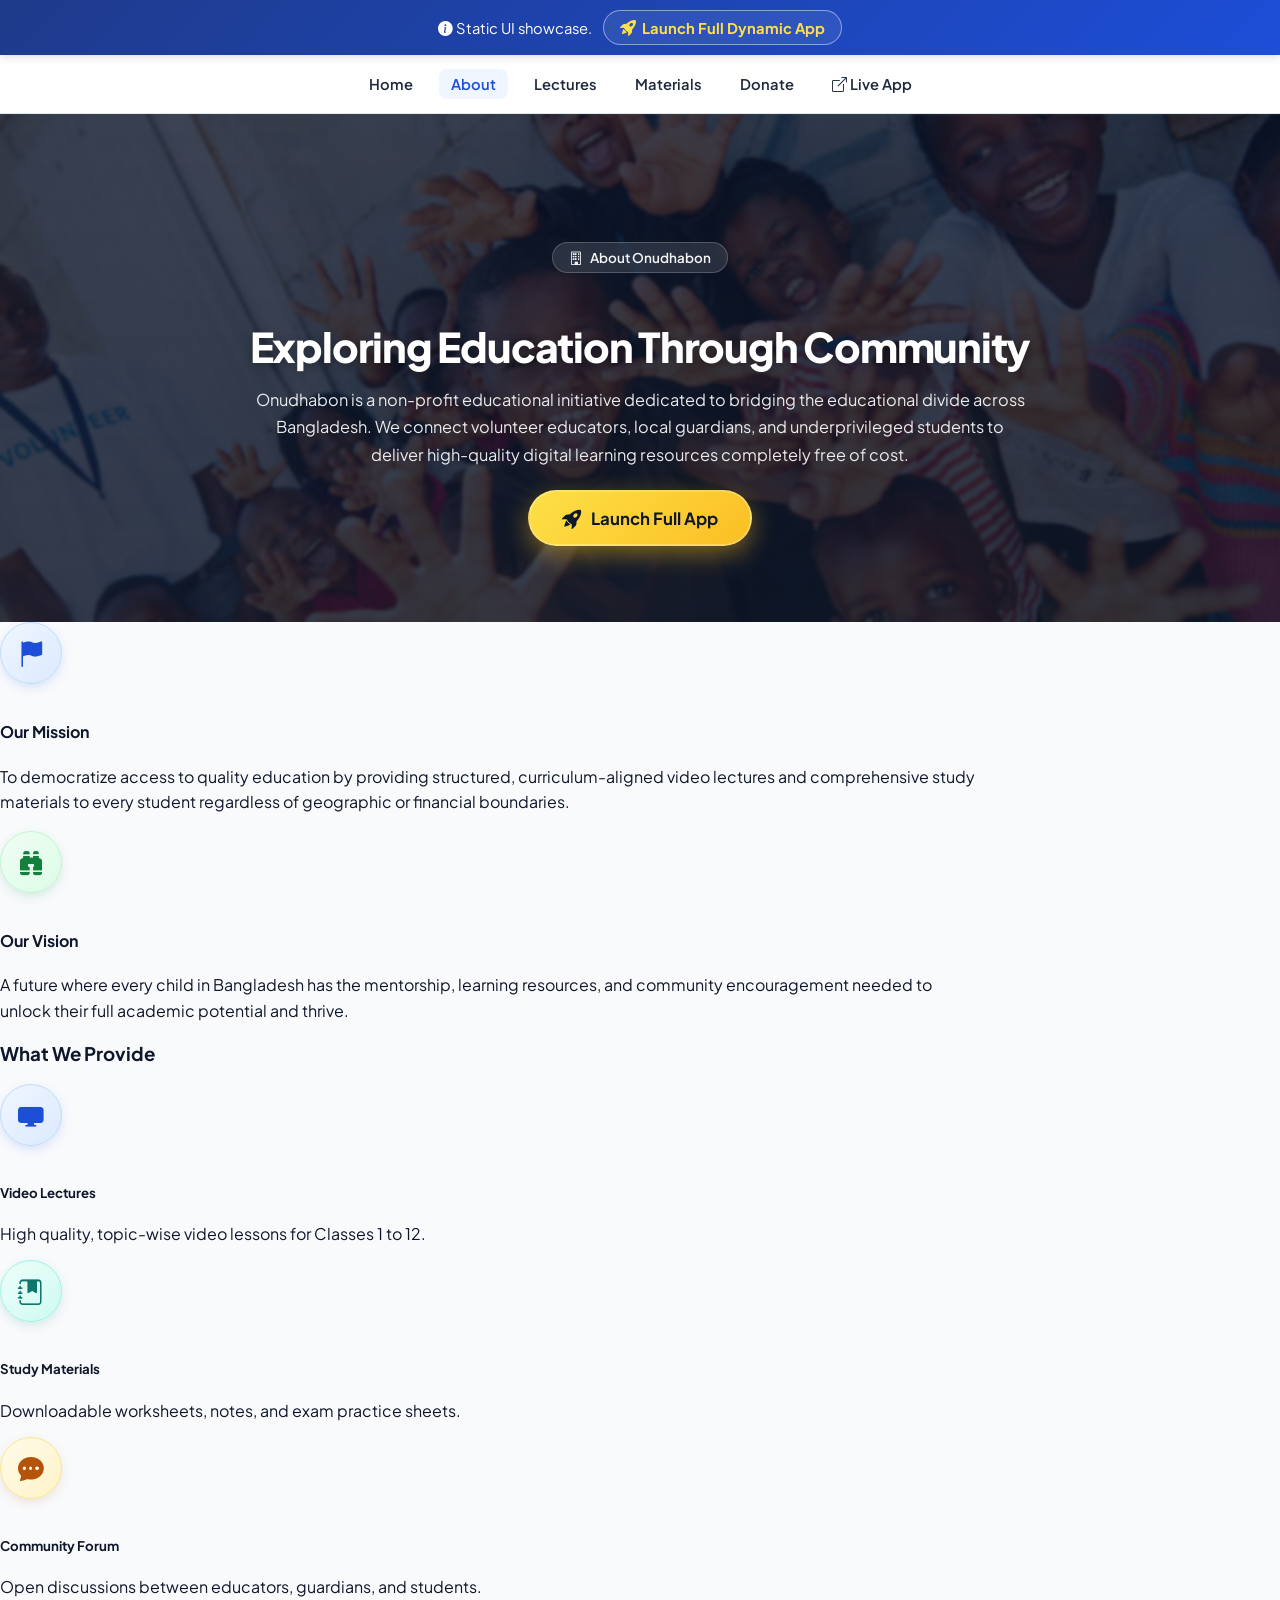
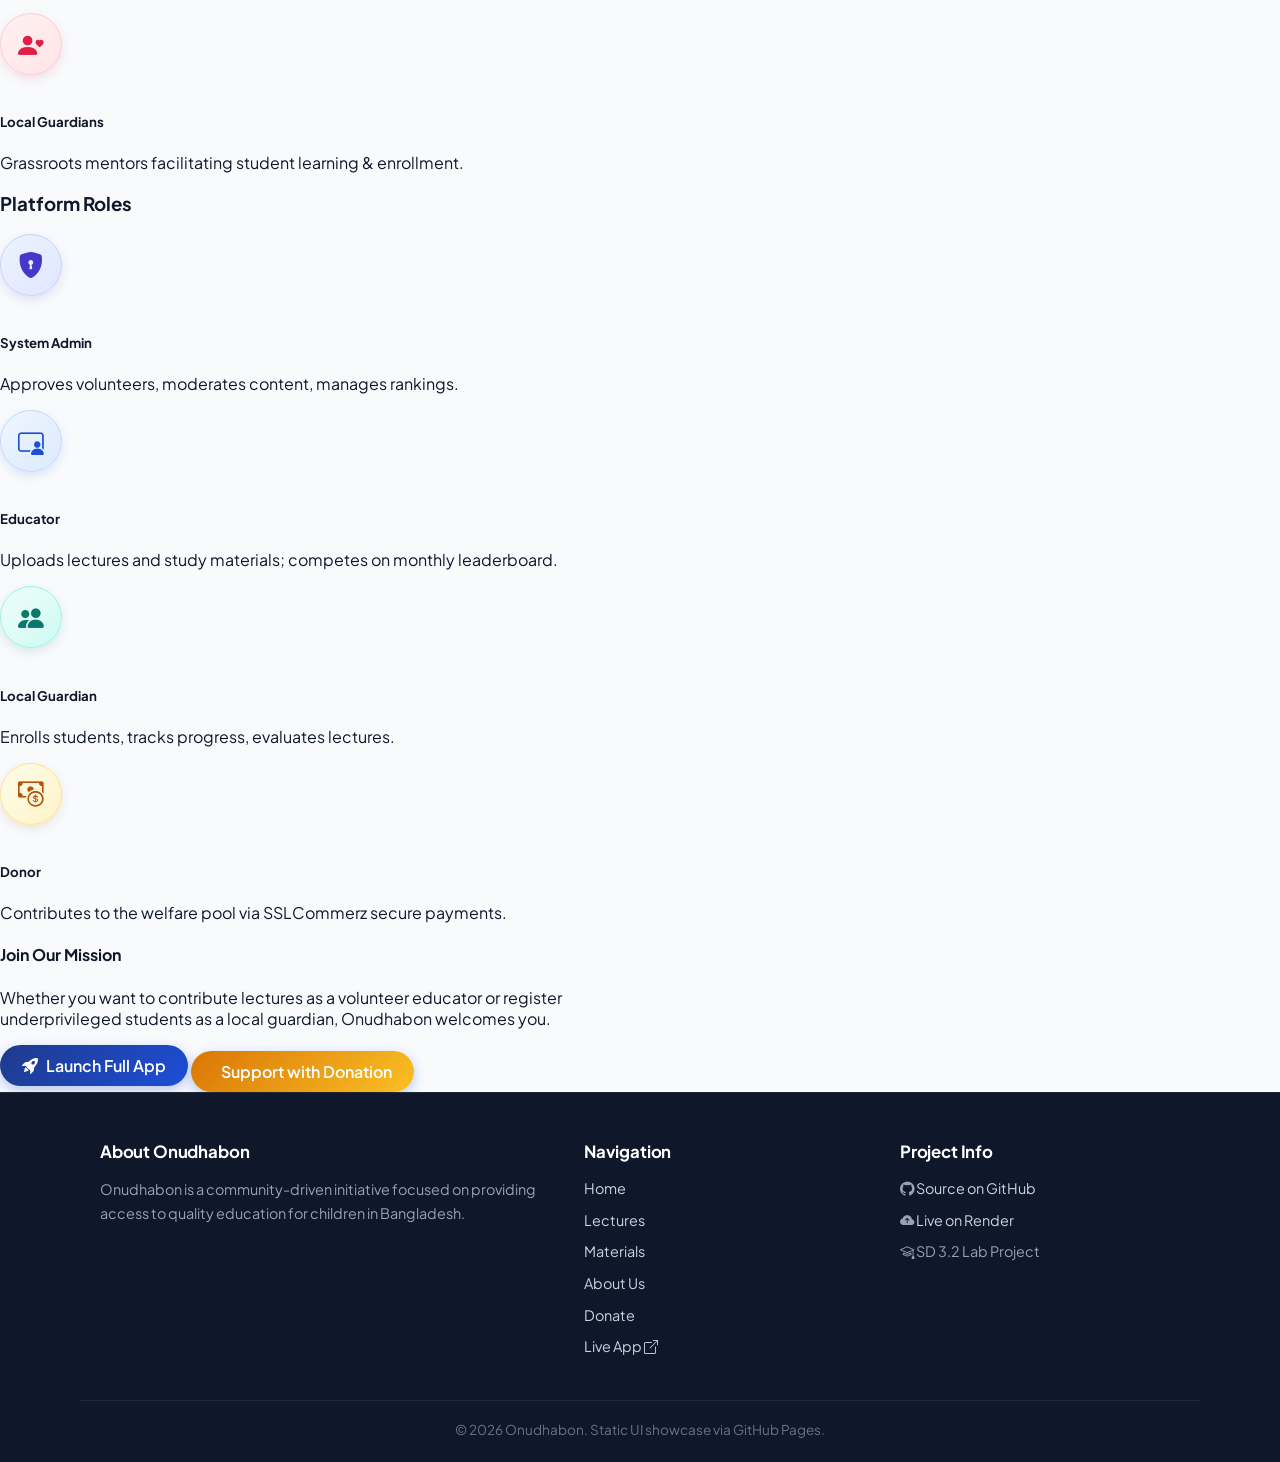
==== docs/about.html @ 287881da "Add GitHub Pages static UI showcase" ====
<!DOCTYPE html>
<html lang="en">
<head>
    <meta charset="utf-8" />
    <meta name="viewport" content="width=device-width, initial-scale=1.0" />
    <title>About - Onudhabon | SD 3.2 Project</title>
    <link rel="icon" type="image/png" href="images/tab_logo.png" />
    <link rel="preconnect" href="https://fonts.googleapis.com" />
    <link rel="preconnect" href="https://fonts.gstatic.com" crossorigin />
    <link href="https://fonts.googleapis.com/css2?family=Plus+Jakarta+Sans:wght@400;500;600;700;800&display=swap" rel="stylesheet" />
    <link rel="stylesheet" href="https://cdn.jsdelivr.net/npm/bootstrap-icons@1.11.3/font/bootstrap-icons.min.css" />
    <link rel="stylesheet" href="css/site.css" />
    <link rel="stylesheet" href="css/docs-override.css" />
</head>
<body class="d-flex flex-column min-vh-100 has-hero about-page">

    <div class="ghpages-notice">
        <i class="bi bi-info-circle-fill me-1"></i>
        Static UI showcase.
        <a class="ghpages-notice-link" href="https://onudhabon-sd-3-2.onrender.com/" target="_blank" rel="noopener noreferrer">
            <i class="bi bi-rocket-takeoff-fill"></i> Launch Full Dynamic App
        </a>
    </div>

    <nav class="static-page-nav" aria-label="Showcase navigation">
        <a href="index.html">Home</a>
        <a href="about.html" class="active">About</a>
        <a href="lectures.html">Lectures</a>
        <a href="materials.html">Materials</a>
        <a href="donate.html">Donate</a>
        <a href="https://onudhabon-sd-3-2.onrender.com/" target="_blank" rel="noopener noreferrer"><i class="bi bi-box-arrow-up-right"></i> Live App</a>
    </nav>

    <!-- Hero -->
    <section class="about-hero">
        <div class="about-hero-overlay"></div>
        <div class="about-hero-content">
            <div class="about-hero-badge">
                <i class="bi bi-building"></i>
                <span>About Onudhabon</span>
            </div>
            <h1>Exploring Education Through Community</h1>
            <p>Onudhabon is a non-profit educational initiative dedicated to bridging the educational divide across Bangladesh. We connect volunteer educators, local guardians, and underprivileged students to deliver high-quality digital learning resources completely free of cost.</p>
            <a class="hero-cta" href="https://onudhabon-sd-3-2.onrender.com/" target="_blank" rel="noopener noreferrer">
                <i class="bi bi-rocket-takeoff-fill"></i> Launch Full App
            </a>
        </div>
    </section>

    <!-- Mission & Vision -->
    <div class="container py-5" style="max-width: 980px;">
        <div class="row g-4 mb-4">
            <div class="col-md-6">
                <div class="card h-100 border-0 shadow-sm rounded-4 p-4 bg-white about-feature-card">
                    <div class="about-icon-badge badge-blue"><i class="bi bi-flag-fill"></i></div>
                    <h4 class="fw-bold text-dark mb-2">Our Mission</h4>
                    <p class="text-secondary mb-0" style="line-height: 1.6;">To democratize access to quality education by providing structured, curriculum-aligned video lectures and comprehensive study materials to every student regardless of geographic or financial boundaries.</p>
                </div>
            </div>
            <div class="col-md-6">
                <div class="card h-100 border-0 shadow-sm rounded-4 p-4 bg-white about-feature-card">
                    <div class="about-icon-badge badge-green"><i class="bi bi-binoculars-fill"></i></div>
                    <h4 class="fw-bold text-dark mb-2">Our Vision</h4>
                    <p class="text-secondary mb-0" style="line-height: 1.6;">A future where every child in Bangladesh has the mentorship, learning resources, and community encouragement needed to unlock their full academic potential and thrive.</p>
                </div>
            </div>
        </div>

        <!-- Core Pillars -->
        <div class="card border-0 shadow-sm rounded-4 p-4 p-md-5 bg-white mb-4">
            <h3 class="fw-bold text-dark mb-4 text-center">What We Provide</h3>
            <div class="row g-4">
                <div class="col-md-6 col-lg-3 text-center about-feature-card">
                    <div class="about-icon-badge badge-blue"><i class="bi bi-display-fill"></i></div>
                    <h5 class="fw-bold text-dark mb-2">Video Lectures</h5>
                    <p class="text-muted small mb-0">High quality, topic-wise video lessons for Classes 1 to 12.</p>
                </div>
                <div class="col-md-6 col-lg-3 text-center about-feature-card">
                    <div class="about-icon-badge badge-teal"><i class="bi bi-journal-bookmark-fill"></i></div>
                    <h5 class="fw-bold text-dark mb-2">Study Materials</h5>
                    <p class="text-muted small mb-0">Downloadable worksheets, notes, and exam practice sheets.</p>
                </div>
                <div class="col-md-6 col-lg-3 text-center about-feature-card">
                    <div class="about-icon-badge badge-amber"><i class="bi bi-chat-dots-fill"></i></div>
                    <h5 class="fw-bold text-dark mb-2">Community Forum</h5>
                    <p class="text-muted small mb-0">Open discussions between educators, guardians, and students.</p>
                </div>
                <div class="col-md-6 col-lg-3 text-center about-feature-card">
                    <div class="about-icon-badge badge-rose"><i class="bi bi-person-heart"></i></div>
                    <h5 class="fw-bold text-dark mb-2">Local Guardians</h5>
                    <p class="text-muted small mb-0">Grassroots mentors facilitating student learning &amp; enrollment.</p>
                </div>
            </div>
        </div>

        <!-- User Roles -->
        <div class="card border-0 shadow-sm rounded-4 p-4 p-md-5 bg-white mb-4">
            <h3 class="fw-bold text-dark mb-4 text-center">Platform Roles</h3>
            <div class="row g-4">
                <div class="col-md-6 text-center about-feature-card">
                    <div class="about-icon-badge badge-indigo"><i class="bi bi-shield-lock-fill"></i></div>
                    <h5 class="fw-bold text-dark mb-2">System Admin</h5>
                    <p class="text-muted small mb-0">Approves volunteers, moderates content, manages rankings.</p>
                </div>
                <div class="col-md-6 text-center about-feature-card">
                    <div class="about-icon-badge badge-blue"><i class="bi bi-person-video3"></i></div>
                    <h5 class="fw-bold text-dark mb-2">Educator</h5>
                    <p class="text-muted small mb-0">Uploads lectures and study materials; competes on monthly leaderboard.</p>
                </div>
                <div class="col-md-6 text-center about-feature-card">
                    <div class="about-icon-badge badge-teal"><i class="bi bi-people-fill"></i></div>
                    <h5 class="fw-bold text-dark mb-2">Local Guardian</h5>
                    <p class="text-muted small mb-0">Enrolls students, tracks progress, evaluates lectures.</p>
                </div>
                <div class="col-md-6 text-center about-feature-card">
                    <div class="about-icon-badge badge-amber"><i class="bi bi-cash-coin"></i></div>
                    <h5 class="fw-bold text-dark mb-2">Donor</h5>
                    <p class="text-muted small mb-0">Contributes to the welfare pool via SSLCommerz secure payments.</p>
                </div>
            </div>
        </div>

        <!-- Join our mission -->
        <div class="card border-0 shadow-sm rounded-4 p-4 p-md-5 text-center bg-white">
            <h4 class="fw-bold text-dark mb-2">Join Our Mission</h4>
            <p class="text-muted mb-4 mx-auto" style="max-width: 600px;">Whether you want to contribute lectures as a volunteer educator or register underprivileged students as a local guardian, Onudhabon welcomes you.</p>
            <div class="d-flex justify-content-center gap-3 flex-wrap">
                <a class="body-cta" href="https://onudhabon-sd-3-2.onrender.com/" target="_blank" rel="noopener noreferrer">
                    <i class="bi bi-rocket-takeoff-fill"></i> Launch Full App
                </a>
                <a class="body-cta" style="background: linear-gradient(135deg, #d97706 0%, #fbbf24 100%);" href="donate.html">
                    <i class="bi bi-shield-heart"></i> Support with Donation
                </a>
            </div>
        </div>
    </div>

    <!-- Footer -->
    <footer class="site-footer mt-auto">
        <div class="footer-inner">
            <div class="footer-column about-column">
                <h3>About Onudhabon</h3>
                <p>Onudhabon is a community-driven initiative focused on providing access to quality education for children in Bangladesh.</p>
            </div>
            <div class="footer-column navigation-column">
                <h3>Navigation</h3>
                <ul>
                    <li><a href="index.html">Home</a></li>
                    <li><a href="lectures.html">Lectures</a></li>
                    <li><a href="materials.html">Materials</a></li>
                    <li><a href="about.html">About Us</a></li>
                    <li><a href="donate.html">Donate</a></li>
                    <li><a href="https://onudhabon-sd-3-2.onrender.com/" target="_blank" rel="noopener noreferrer">Live App <i class="bi bi-box-arrow-up-right"></i></a></li>
                </ul>
            </div>
            <div class="footer-column connect-column">
                <h3>Project Info</h3>
                <ul>
                    <li><i class="bi bi-github me-1"></i> <a href="https://github.com/abonty360/Onudhabon_SD_3.2" target="_blank" rel="noopener noreferrer">Source on GitHub</a></li>
                    <li><i class="bi bi-cloud-arrow-up-fill me-1"></i> <a href="https://onudhabon-sd-3-2.onrender.com/" target="_blank" rel="noopener noreferrer">Live on Render</a></li>
                    <li><i class="bi bi-mortarboard me-1"></i> SD 3.2 Lab Project</li>
                </ul>
            </div>
        </div>
        <div class="footer-bottom">&copy; 2026 Onudhabon. Static UI showcase via GitHub Pages.</div>
    </footer>
</body>
</html>
---- docs/css/site.css ----
/* =========================================
   BASE & GLOBAL LAYOUT
========================================= */

html {
    position: relative;
    min-height: 100%;
    width: 100%;
    overflow-x: clip;
    -webkit-font-smoothing: antialiased;
    -moz-osx-font-smoothing: grayscale;
    -webkit-text-size-adjust: 100%;
}

body {
    min-height: 100vh;
    min-height: 100dvh;
    width: 100%;
    overflow-x: clip;
    display: flex;
    flex-direction: column;
    margin: 0;
    font-family: "Plus Jakarta Sans", -apple-system, BlinkMacSystemFont, "Segoe UI", Roboto, sans-serif;
    color: #0f172a;
    background-color: #f8fafc;
    -webkit-tap-highlight-color: transparent;
}

main[role="main"],
main {
    flex: 1 0 auto;
    width: 100%;
}

.footer {
    width: 100%;
    margin-top: auto;
    line-height: normal;
    padding: 1.25rem 0;
    background-color: #ffffff;
}

/* =========================================
   SITE HEADER & NAVIGATION BAR
========================================= */

.site-header {
    position: fixed;
    top: 0;
    left: 0;
    right: 0;
    width: 100%;
    z-index: 1050;
    transition: background-color 0.25s cubic-bezier(0.16, 1, 0.3, 1),
                box-shadow 0.25s cubic-bezier(0.16, 1, 0.3, 1),
                border-color 0.25s ease,
                backdrop-filter 0.25s ease;
}

/* Non-Hero pages need top padding so content is not obscured */
body:not(.has-hero) main {
    padding-top: 74px;
}

/* Header in Transparent State (at top of hero pages) */
.site-header.header-transparent {
    background: linear-gradient(180deg, rgba(11, 19, 41, 0.85) 0%, rgba(11, 19, 41, 0.3) 75%, transparent 100%);
    border-bottom: 1px solid rgba(255, 255, 255, 0.08);
}

/* Header in Solid Dark State (initial state on non-hero pages) */
.site-header.header-solid {
    background: #0b1329;
    border-bottom: 1px solid rgba(255, 255, 255, 0.08);
    box-shadow: 0 4px 16px rgba(11, 19, 41, 0.2);
}

/* Default transparent/dark nav link colors */
.main-navbar .nav-link {
    color: rgba(255, 255, 255, 0.9) !important;
    font-weight: 500;
    transition: color 0.2s ease;
}

.main-navbar .nav-link:hover {
    color: #ffffff !important;
}

.main-navbar .nav-link.active {
    color: #ffffff !important;
    font-weight: 700;
}

/* Transparent State: Buttons & Links */
.nav-donate-link {
    color: #fde047 !important;
    font-weight: 700 !important;
}

.user-profile-link {
    background-color: rgba(255, 255, 255, 0.12);
    border: 1px solid rgba(255, 255, 255, 0.2);
    transition: background-color 0.2s ease;
}

.user-profile-link:hover {
    background-color: rgba(255, 255, 255, 0.2);
}

.user-name-text {
    color: #ffffff;
}

.nav-icon-link {
    color: #ffffff !important;
    transition: background-color 0.2s ease;
}

.nav-icon-link:hover {
    background-color: rgba(255, 255, 255, 0.15);
}

.btn-nav-action {
    color: #ffffff !important;
    border: 1px solid rgba(255, 255, 255, 0.4) !important;
    background-color: rgba(255, 255, 255, 0.1) !important;
    backdrop-filter: blur(4px);
    transition: all 0.2s ease;
}

.btn-nav-action:hover {
    background-color: #ffffff !important;
    color: #0f172a !important;
    border-color: #ffffff !important;
}

.btn-nav-login {
    color: #ffffff !important;
    border: 1px solid rgba(255, 255, 255, 0.4) !important;
    background-color: rgba(255, 255, 255, 0.08) !important;
    backdrop-filter: blur(4px);
    transition: all 0.2s ease;
}

.main-navbar .nav-link.btn-nav-login:hover,
.btn-nav-login:hover {
    background-color: rgba(255, 255, 255, 0.18) !important;
    border-color: rgba(255, 255, 255, 0.75) !important;
    color: #ffffff !important;
    transform: translateY(-1px);
    box-shadow: 0 4px 12px rgba(0, 0, 0, 0.15);
}

.btn-nav-register {
    background: linear-gradient(135deg, #1e3a8a 0%, #1d4ed8 100%) !important;
    color: #ffffff !important;
    border: 1px solid rgba(255, 255, 255, 0.25) !important;
    box-shadow: 0 2px 8px rgba(29, 78, 216, 0.25);
    transition: all 0.2s ease;
}

.btn-nav-register:hover {
    background: linear-gradient(135deg, #1e40af 0%, #2563eb 100%) !important;
    color: #ffffff !important;
    box-shadow: 0 4px 14px rgba(29, 78, 216, 0.4);
    transform: translateY(-1px);
}

.btn-logout {
    background-color: rgba(255, 255, 255, 0.15) !important;
    color: #ffffff !important;
    border: 1px solid rgba(255, 255, 255, 0.25) !important;
    transition: all 0.2s ease;
}

.btn-logout:hover {
    background-color: #ef4444 !important;
    border-color: #ef4444 !important;
    color: #ffffff !important;
}

/* =========================================
   HEADER SCROLLED STATE (BECOMES WHITE)
========================================= */

.site-header.header-scrolled {
    background: #ffffff !important;
    backdrop-filter: blur(16px);
    -webkit-backdrop-filter: blur(16px);
    box-shadow: 0 4px 20px -2px rgba(15, 23, 42, 0.08), 0 2px 6px -1px rgba(15, 23, 42, 0.04) !important;
    border-bottom: 1px solid rgba(226, 232, 240, 0.95) !important;
}

/* Scrolled Navbar Logo Switching */
.site-header .navbar-logo-default {
    display: inline-block !important;
}

.site-header .navbar-logo-scrolled {
    display: none !important;
}

.site-header.header-scrolled .navbar-logo-default {
    display: none !important;
}

.site-header.header-scrolled .navbar-logo-scrolled {
    display: inline-block !important;
}

/* Scrolled Nav Links */
.site-header.header-scrolled .main-navbar .nav-link:not(.btn-nav-register):not(.btn-nav-login) {
    color: #475569 !important;
    font-weight: 600;
}

.site-header.header-scrolled .main-navbar .nav-link:not(.btn-nav-register):not(.btn-nav-login):hover {
    color: #1d4ed8 !important;
}

.site-header.header-scrolled .main-navbar .nav-link:not(.btn-nav-register):not(.btn-nav-login).active {
    color: #1d4ed8 !important;
    font-weight: 700;
}

/* Scrolled Donate Link */
.site-header.header-scrolled .nav-donate-link,
.site-header.header-scrolled .main-navbar .nav-link[href*="Donation"] {
    color: #d97706 !important;
    font-weight: 700;
}

/* Scrolled Admin Link */
.site-header.header-scrolled .main-navbar .nav-link[href*="Admin"] {
    color: #dc2626 !important;
}

/* Scrolled User Profile & Notifications */
.site-header.header-scrolled .user-profile-link {
    background-color: #f1f5f9 !important;
    border: 1px solid #e2e8f0 !important;
}

.site-header.header-scrolled .user-profile-link:hover {
    background-color: #e2e8f0 !important;
}

.site-header.header-scrolled .user-name-text {
    color: #0f172a !important;
}

.site-header.header-scrolled .nav-icon-link {
    color: #334155 !important;
}

.site-header.header-scrolled .nav-icon-link:hover {
    background-color: #f1f5f9 !important;
}

/* Scrolled Action Buttons */
.site-header.header-scrolled .btn-nav-action {
    color: #1e293b !important;
    border-color: #cbd5e1 !important;
    background-color: transparent !important;
}

.site-header.header-scrolled .btn-nav-action:hover {
    background-color: #f1f5f9 !important;
    border-color: #94a3b8 !important;
    color: #0f172a !important;
}

.site-header.header-scrolled .main-navbar .btn-nav-login,
.site-header.header-scrolled .main-navbar .nav-link.btn-nav-login,
.site-header.header-scrolled .btn-nav-login {
    color: #1e293b !important;
    border: 1px solid #cbd5e1 !important;
    background-color: transparent !important;
}

.site-header.header-scrolled .main-navbar .btn-nav-login:hover,
.site-header.header-scrolled .main-navbar .nav-link.btn-nav-login:hover,
.site-header.header-scrolled .btn-nav-login:hover {
    background-color: #f1f5f9 !important;
    border-color: #94a3b8 !important;
    color: #0f172a !important;
}

.site-header.header-scrolled .main-navbar .btn-nav-register,
.site-header.header-scrolled .main-navbar .nav-link.btn-nav-register,
.site-header.header-scrolled .btn-nav-register {
    background: linear-gradient(135deg, #1e3a8a 0%, #1d4ed8 100%) !important;
    color: #ffffff !important;
    border: 1px solid rgba(255, 255, 255, 0.25) !important;
    box-shadow: 0 2px 8px rgba(29, 78, 216, 0.25);
}

.site-header.header-scrolled .main-navbar .btn-nav-register:hover,
.site-header.header-scrolled .main-navbar .nav-link.btn-nav-register:hover,
.site-header.header-scrolled .btn-nav-register:hover,
.site-header.header-scrolled .main-navbar .nav-link.btn-nav-register:focus,
.site-header.header-scrolled .main-navbar .nav-link.btn-nav-register.active {
    background: linear-gradient(135deg, #1e40af 0%, #2563eb 100%) !important;
    color: #ffffff !important;
    box-shadow: 0 4px 14px rgba(29, 78, 216, 0.4);
    transform: translateY(-1px);
}

.site-header.header-scrolled .btn-logout {
    background: linear-gradient(135deg, #1e3a8a 0%, #1d4ed8 100%) !important;
    color: #ffffff !important;
    border: none !important;
}

.site-header.header-scrolled .btn-logout:hover {
    background: #ef4444 !important;
    color: #ffffff !important;
}

.site-header .navbar-toggler {
    border: 1px solid rgba(255, 255, 255, 0.25) !important;
    border-radius: 10px;
    padding: 6px 10px;
    transition: background-color 0.2s ease, border-color 0.2s ease;
}

.site-header .navbar-toggler:focus {
    box-shadow: 0 0 0 3px rgba(255, 255, 255, 0.25) !important;
}

.site-header.header-scrolled .navbar-toggler {
    filter: none;
    border: 1px solid #cbd5e1 !important;
    background-color: #f8fafc;
}

.site-header.header-scrolled .navbar-toggler:focus {
    box-shadow: 0 0 0 3px rgba(37, 99, 235, 0.2) !important;
}

.site-header.header-scrolled .navbar-toggler-icon {
    background-image: url("data:image/svg+xml,%3csvg xmlns='http://www.w3.org/2000/svg' viewBox='0 0 30 30'%3e%3cpath stroke='%230f172a' stroke-linecap='round' stroke-miterlimit='10' stroke-width='2' d='M4 7h22M4 15h22M4 23h22'/%3e%3c/svg%3e") !important;
}

/* Override any potential Bootstrap text-white utility classes on scrolled navbar except for white-text buttons */
.site-header.header-scrolled .text-white:not(.btn-nav-register):not(.btn-logout) {
    color: #0f172a !important;
}

.site-header.header-scrolled .text-white-50 {
    color: #64748b !important;
}

/* =========================================
   HOME PAGE
========================================= */

.home-page {
    background: #f8fafc;
    color: #0f172a;
    font-family: "Plus Jakarta Sans", -apple-system, BlinkMacSystemFont, "Segoe UI", Roboto, sans-serif;
    min-height: auto;
    width: 100%;
    overflow: visible;
}


/* =========================================
   HERO
========================================= */

.home-hero {
    position: relative;
    min-height: 360px;
    display: flex;
    align-items: center;
    justify-content: center;
    background-image: url('/images/home.jpeg');
    background-size: cover;
    background-position: center;
    overflow: hidden;
}

.hero-overlay {
    position: absolute;
    inset: 0;
    background: linear-gradient(180deg, rgba(11, 19, 41, 0.78) 0%, rgba(15, 23, 42, 0.84) 100%);
    backdrop-filter: blur(1px);
}

.hero-content {
    position: relative;
    z-index: 2;
    width: min(1000px, 92%);
    margin: 0 auto;
    text-align: center;
    color: #ffffff;
    padding: 44px 20px;
}

.hero-content h1 {
    margin: 0 0 16px;
    font-size: clamp(2rem, 3.2vw, 3.25rem);
    font-weight: 800;
    line-height: 1.15;
    letter-spacing: -0.03em;
    color: #ffffff;
    text-shadow: 0 2px 10px rgba(0, 0, 0, 0.3);
}

.hero-content p {
    max-width: 780px;
    margin: 0 auto 20px;
    font-size: 1rem;
    line-height: 1.65;
    color: rgba(255, 255, 255, 0.9);
}

.hero-content blockquote {
    max-width: 680px;
    margin: 0 auto;
    font-size: clamp(1.05rem, 1.6vw, 1.4rem);
    line-height: 1.5;
    font-style: italic;
    color: rgba(255, 255, 255, 0.95);
    border-left: 3px solid #38bdf8;
    padding-left: 16px;
    text-align: left;
    display: inline-block;
}


/* =========================================
   STATISTICS (HOME PAGE)
========================================= */

.home-stats {
    max-width: 1200px;
    margin: -52px auto 44px;
    padding: 0 24px;
    display: grid;
    grid-template-columns: repeat(4, minmax(0, 1fr));
    gap: 22px;
    position: relative;
    z-index: 10;
}

.home-stats .stat-card,
.home-stats .stat-item {
    background: #ffffff;
    border: 1px solid rgba(226, 232, 240, 0.85);
    border-radius: 20px;
    padding: 28px 20px 24px;
    display: flex;
    flex-direction: column;
    align-items: center;
    justify-content: center;
    text-align: center;
    position: relative;
    overflow: hidden;
    box-shadow: 0 10px 30px -5px rgba(15, 23, 42, 0.06), 0 4px 10px -2px rgba(15, 23, 42, 0.02);
    transition: transform 0.35s cubic-bezier(0.16, 1, 0.3, 1),
                box-shadow 0.35s cubic-bezier(0.16, 1, 0.3, 1),
                border-color 0.35s ease;
}

.home-stats .stat-card::before,
.home-stats .stat-item::before {
    content: '';
    position: absolute;
    top: 0;
    left: 0;
    right: 0;
    height: 4px;
    opacity: 0.9;
    transition: height 0.3s ease, opacity 0.3s ease;
}

/* Card Themes */
.home-stats .stat-blue::before {
    background: linear-gradient(90deg, #2563eb, #60a5fa);
}
.home-stats .stat-teal::before {
    background: linear-gradient(90deg, #0d9488, #2dd4bf);
}
.home-stats .stat-green::before {
    background: linear-gradient(90deg, #16a34a, #4ade80);
}
.home-stats .stat-amber::before {
    background: linear-gradient(90deg, #d97706, #fbbf24);
}

.home-stats .stat-card:hover,
.home-stats .stat-item:hover {
    transform: translateY(-8px);
    box-shadow: 0 20px 35px -8px rgba(15, 23, 42, 0.12), 0 8px 16px -4px rgba(15, 23, 42, 0.04);
}

.home-stats .stat-card:hover::before,
.home-stats .stat-item:hover::before {
    height: 5px;
    opacity: 1;
}

.home-stats .stat-blue:hover { border-color: #bfdbfe; }
.home-stats .stat-teal:hover { border-color: #99f6e4; }
.home-stats .stat-green:hover { border-color: #bbf7d0; }
.home-stats .stat-amber:hover { border-color: #fde68a; }

/* Icon Badges (Formal Circular Style) */
.home-stats .stat-icon-wrapper {
    margin-bottom: 16px;
    display: flex;
    align-items: center;
    justify-content: center;
}

.home-stats .stat-icon {
    width: 58px;
    height: 58px;
    border-radius: 50%;
    display: inline-flex;
    align-items: center;
    justify-content: center;
    font-size: 1.55rem;
    position: relative;
    transition: transform 0.25s cubic-bezier(0.16, 1, 0.3, 1), 
                box-shadow 0.25s ease;
}

.home-stats .stat-card:hover .stat-icon,
.home-stats .stat-item:hover .stat-icon {
    transform: translateY(-2px) scale(1.05);
}

.home-stats .stat-blue .stat-icon {
    background-color: #eff6ff;
    color: #1d4ed8;
}

.home-stats .stat-teal .stat-icon {
    background-color: #f0fdfa;
    color: #0f766e;
}

.home-stats .stat-green .stat-icon {
    background-color: #f0fdf4;
    color: #16a34a;
}

.home-stats .stat-amber .stat-icon {
    background-color: #fffbeb;
    color: #d97706;
}

/* Values & Typography */
.home-stats .stat-value-container {
    display: inline-flex;
    align-items: baseline;
    justify-content: center;
    margin-bottom: 5px;
}

.home-stats .stat-value {
    font-size: 2.15rem;
    font-weight: 800;
    color: #0f172a;
    line-height: 1.1;
    letter-spacing: -0.03em;
    font-feature-settings: "tnum";
    font-variant-numeric: tabular-nums;
}

.home-stats .stat-plus {
    font-size: 1.65rem;
    font-weight: 700;
    margin-left: 2px;
    line-height: 1;
}

.home-stats .stat-blue .stat-plus { color: #2563eb; }
.home-stats .stat-teal .stat-plus { color: #0d9488; }
.home-stats .stat-green .stat-plus { color: #16a34a; }
.home-stats .stat-amber .stat-plus { color: #d97706; }

.home-stats .stat-label {
    font-size: 0.85rem;
    font-weight: 700;
    color: #334155;
    text-transform: uppercase;
    letter-spacing: 0.05em;
    margin-bottom: 4px;
}

.home-stats .stat-tag {
    font-size: 0.775rem;
    color: #64748b;
    font-weight: 500;
    letter-spacing: 0.01em;
    display: block;
}

@media (max-width: 980px) {
    .home-stats {
        grid-template-columns: repeat(2, minmax(0, 1fr));
        margin-top: -30px;
        gap: 18px;
    }
}

@media (max-width: 540px) {
    .home-stats {
        grid-template-columns: 1fr;
        margin-top: 16px;
        gap: 16px;
        padding: 0 16px;
    }

    .home-stats .stat-card,
    .home-stats .stat-item {
        padding: 22px 18px 20px;
    }

    .home-stats .stat-icon {
        width: 50px;
        height: 50px;
        font-size: 1.35rem;
    }

    .home-stats .stat-value {
        font-size: 1.85rem;
    }
}

/* =========================================
   MODERN SAAS METRICS & STATS CARDS
========================================= */

.saas-metric-card {
    background: #ffffff;
    border: 1px solid rgba(226, 232, 240, 0.85);
    border-radius: 16px;
    padding: 1.2rem 1.35rem;
    box-shadow: 0 1px 3px 0 rgba(15, 23, 42, 0.04), 0 1px 2px -1px rgba(15, 23, 42, 0.02);
    transition: all 0.2s cubic-bezier(0.16, 1, 0.3, 1);
    position: relative;
    overflow: hidden;
    height: 100%;
    display: flex;
    flex-direction: column;
    justify-content: space-between;
}

.saas-metric-card:hover {
    transform: translateY(-3px);
    border-color: rgba(203, 213, 225, 0.9);
    box-shadow: 0 12px 24px -6px rgba(15, 23, 42, 0.08), 0 4px 6px -2px rgba(15, 23, 42, 0.03);
}

.saas-metric-card.highlight-primary {
    background: linear-gradient(145deg, #ffffff 0%, #f0f7ff 100%);
    border-color: #bfdbfe;
}

.saas-metric-card.highlight-warning {
    background: linear-gradient(145deg, #ffffff 0%, #fffbeb 100%);
    border-color: #fde68a;
}

.saas-metric-card.highlight-success {
    background: linear-gradient(145deg, #ffffff 0%, #f0fdf4 100%);
    border-color: #bbf7d0;
}

.saas-metric-card.highlight-rose {
    background: linear-gradient(145deg, #ffffff 0%, #fff1f2 100%);
    border-color: #fecdd3;
}

.metric-header {
    display: flex;
    align-items: center;
    justify-content: space-between;
    margin-bottom: 0.75rem;
}

.metric-title {
    font-size: 0.78rem;
    font-weight: 700;
    text-transform: uppercase;
    letter-spacing: 0.04em;
    color: #64748b;
    margin-bottom: 0;
}

.metric-icon-badge {
    width: 42px;
    height: 42px;
    border-radius: 12px;
    display: flex;
    align-items: center;
    justify-content: center;
    font-size: 1.25rem;
    flex-shrink: 0;
    transition: transform 0.2s ease;
}

.saas-metric-card:hover .metric-icon-badge {
    transform: scale(1.08);
}

.metric-value {
    font-size: 1.85rem;
    font-weight: 800;
    color: #0f172a;
    line-height: 1.15;
    margin-bottom: 0.35rem;
    font-feature-settings: "tnum";
}

.metric-subtext {
    font-size: 0.8rem;
    color: #64748b;
    display: flex;
    align-items: center;
    gap: 0.35rem;
}

/* =========================================
   LATEST UPDATES
========================================= */

.home-updates {
    max-width: 1080px;

    margin: 0 auto;

    padding: 24px 20px 55px;
}

.section-header {
    display: flex;

    align-items: center;
    justify-content: space-between;

    margin-bottom: 20px;
}

.section-header h2 {
    margin: 0;

    font-size: clamp(1.6rem, 2.2vw, 2rem);
    font-weight: 700;

    color: #1f2937;
}

.view-all-btn {
    display: inline-flex;

    align-items: center;
    justify-content: center;

    padding: 8px 15px;

    background: rgba(255, 255, 255, 0.72);

    border: 1px solid rgba(15, 23, 42, 0.18);
    border-radius: 6px;

    font-size: 0.85rem;

    color: #1f2937;
    text-decoration: none;
}

.view-all-btn:hover {
    background: #f2f2f2;
}


/* =========================================
   UPDATE CARDS
========================================= */

.updates-grid {
    display: grid;

    grid-template-columns: repeat(3, minmax(0, 1fr));

    gap: 16px;
}

.update-card {
    background: rgba(255, 255, 255, 0.9);

    border: 1px solid rgba(15, 23, 42, 0.08);
    border-radius: 8px;

    overflow: hidden;

    box-shadow: 0 2px 10px rgba(15, 23, 42, 0.04);
}

.update-card img {
    display: block;

    width: 100%;
    height: 180px;

    object-fit: cover;
}

.update-card-body {
    padding: 15px;
}

.update-card-body h3 {
    margin: 0 0 8px;

    font-size: 1rem;
    line-height: 1.35;
    font-weight: 700;

    color: #1f2937;
}

.update-card-body p {
    margin: 0;

    color: #5b6472;

    line-height: 1.55;

    font-size: 0.85rem;
}


/* =========================================
   UPDATE PANEL
========================================= */

.toggle-update,
.close-panel {
    background: transparent;
    border: none;

    color: #1d72d8;

    font-weight: 600;

    padding: 0;
    margin-top: 12px;

    cursor: pointer;

    font-size: 0.9rem;
}

.update-panel {
    display: none;

    margin-top: 18px;

    background: rgba(255, 255, 255, 0.75);

    border: 1px solid rgba(15, 23, 42, 0.08);
    border-radius: 8px;

    padding: 20px;

    box-shadow: 0 2px 10px rgba(15, 23, 42, 0.04);
}

.update-panel.active {
    display: block;
}

.update-panel-header {
    display: flex;

    flex-wrap: wrap;

    align-items: center;

    gap: 8px 10px;

    margin-bottom: 14px;
}

.update-panel-header h3 {
    margin: 0;

    font-size: clamp(1.4rem, 2vw, 1.9rem);
    font-weight: 700;

    color: #1f2937;

    line-height: 1.25;
}

.panel-date,
.panel-tag {
    display: inline-flex;

    align-items: center;
    justify-content: center;

    padding: 4px 9px;

    border-radius: 6px;

    font-size: 0.75rem;
    line-height: 1;

    font-weight: 600;
}

.panel-date {
    color: #4b5563;
    background: rgba(148, 163, 184, 0.12);
}

.panel-tag {
    color: #1d72d8;
    background: rgba(29, 114, 216, 0.08);
}

.update-panel p {
    margin: 0;

    color: #4b5563;

    font-size: 0.9rem;
    line-height: 1.6;
}

.close-panel {
    margin-top: 15px;

    background: rgba(148, 163, 184, 0.18);

    color: #374151;

    border-radius: 6px;

    padding: 7px 14px;
}


/* =========================================
   GLOBAL FOOTER
========================================= */

.site-footer,
.home-footer {
    position: relative;
    width: 100%;
    margin-top: auto;
    clear: both;
    background: #0f172a;
    border-top: 1px solid rgba(255, 255, 255, 0.08);
    padding: 48px 0 24px;
    color: #94a3b8;
}

.footer-inner {
    max-width: 1080px;
    margin: 0 auto;
    padding: 0 20px;
    display: grid;
    grid-template-columns: 1.6fr 1fr 1fr;
    gap: 36px;
    align-items: start;
}

.footer-column h3 {
    margin: 0 0 16px;
    font-size: 1.05rem;
    font-weight: 700;
    color: #ffffff;
    letter-spacing: -0.01em;
}

.about-column p {
    margin: 0;
    color: #94a3b8;
    line-height: 1.65;
    font-size: 0.9rem;
}

.footer-column ul {
    list-style: none;
    padding: 0;
    margin: 0;
}

.footer-column li {
    margin-bottom: 10px;
    color: #94a3b8;
    font-size: 0.9rem;
    line-height: 1.5;
}

.footer-column a {
    color: #cbd5e1;
    text-decoration: none;
    transition: color 0.2s ease;
}

.footer-column a:hover {
    color: #38bdf8;
    text-decoration: none;
}

.footer-bottom {
    max-width: 1080px;
    margin: 32px auto 0;
    padding: 20px 20px 0;
    border-top: 1px solid rgba(255, 255, 255, 0.08);
    text-align: center;
    color: #64748b;
    font-size: 0.85rem;
}


/* =========================================
   TABLET
========================================= */

@media (max-width: 980px) {

    .home-stats,
    .updates-grid {
        grid-template-columns: repeat(2, minmax(0, 1fr));
    }

    .footer-inner {
        grid-template-columns: repeat(2, minmax(0, 1fr));
    }
}


/* =========================================
   MOBILE
========================================= */

@media (max-width: 720px) {

    .home-hero {
        min-height: 300px;
    }

    .hero-content {
        width: min(100%, 90%);
        padding: 30px 15px;
    }

    .hero-content h1 {
        font-size: 2.1rem;
    }

    .hero-content p {
        font-size: 0.88rem;
    }

    .hero-content blockquote {
        font-size: 1.1rem;
    }

    .home-stats,
    .updates-grid,
    .footer-inner {
        grid-template-columns: 1fr;
    }

    .home-updates {
        padding-left: 16px;
        padding-right: 16px;
    }

    .section-header {
        flex-direction: column;

        align-items: flex-start;

        gap: 10px;
    }

    .update-card img {
        height: 200px;
    }
}


/* =========================================
   SMALL MOBILE
========================================= */

@media (max-width: 500px) {

    .home-hero {
        min-height: 280px;
    }

    .hero-content h1 {
        font-size: 1.8rem;
    }

    .hero-content p {
        font-size: 0.82rem;
    }

    .hero-content blockquote {
        font-size: 1rem;
    }

    .stat-item {
        min-height: 125px;
    }

    .stat-icon {
        width: 46px;
        height: 46px;
        font-size: 1.3rem;
    }
}

/* =========================================
   LECTURE PAGE
========================================= */

.lecture-page {
    background: #f8fafc;
    min-height: auto;
    height: auto;
    width: 100%;
    color: #0f172a;
    overflow: visible;
    font-family: "Plus Jakarta Sans", -apple-system, BlinkMacSystemFont, "Segoe UI", Roboto, sans-serif;
}

/* =========================
   HERO
   ========================= */

.lecture-hero {
    position: relative;
    min-height: 340px;
    display: flex;
    align-items: center;
    justify-content: center;
    overflow: hidden;
    background-image: url('/images/home.jpeg');
    background-size: cover;
    background-position: center;
}

.lecture-hero-overlay {
    position: absolute;
    inset: 0;
    background: linear-gradient(180deg, rgba(11, 19, 41, 0.78) 0%, rgba(15, 23, 42, 0.84) 100%);
}

.lecture-hero-content {
    position: relative;
    z-index: 2;
    width: min(1000px, 90%);
    text-align: center;
    color: #fff;
    padding: 30px 20px 40px;
}

.hero-label {
    display: inline-block;
    color: rgba(255, 255, 255, 0.82);
    font-size: 0.85rem;
    font-weight: 600;
    margin-bottom: 14px;
    padding: 5px 11px;
    border-radius: 999px;
    background: rgba(255, 255, 255, 0.08);
}

.lecture-hero-content h1 {
    margin: 0;
    font-size: clamp(2.2rem, 3.2vw, 3.5rem);
    font-weight: 800;
    line-height: 1.12;
    letter-spacing: -0.03em;
    color: #fff;
}

.lecture-hero-content p {
    max-width: 800px;
    margin: 16px auto 0;
    font-size: 0.95rem;
    line-height: 1.6;
    color: rgba(255, 255, 255, 0.92);
}


/* =========================
   MAIN CONTENT
   ========================= */

.lecture-inner {
    max-width: 1080px;
    margin: 0 auto;
    padding: 30px 20px 60px;
}

.lecture-title {
    margin: 0 0 16px;
    font-size: 1.8rem;
    font-weight: 800;
    color: #1f2937;
}

.lecture-actions {
    margin-bottom: 22px;
}

.upload-btn {
    display: inline-flex;
    align-items: center;
    justify-content: center;
    background: linear-gradient(180deg, #1d2f87 0%, #0d1f73 100%);
    color: #fff;
    border-radius: 8px;
    padding: 10px 20px;
    font-size: 0.9rem;
    font-weight: 700;
    text-decoration: none;
    box-shadow: 0 4px 12px rgba(15, 23, 42, 0.15);
}

.upload-btn:hover {
    color: #fff;
    text-decoration: none;
}


/* =========================
   FILTERS
   ========================= */

.lecture-filters {
    display: grid;
    grid-template-columns: 1.5fr 1fr 1fr 1fr 1fr;
    gap: 12px;
    background: transparent;
    margin-bottom: 22px;
}

.filter-field {
    display: flex;
    flex-direction: column;
    gap: 6px;
}

.filter-field label {
    font-size: 0.82rem;
    font-weight: 700;
    color: #1f2937;
    margin: 0;
}

.filter-field input,
.filter-field select {
    width: 100%;
    height: 40px;
    border: 1px solid rgba(15, 23, 42, 0.12);
    background: rgba(255, 255, 255, 0.64);
    border-radius: 7px;
    padding: 0 12px;
    font-size: 0.85rem;
    color: #1f2937;
    outline: none;
    box-sizing: border-box;
}

.filter-field input::placeholder {
    color: #6b7280;
}

.filter-field select {
    appearance: none;
    -webkit-appearance: none;
    -moz-appearance: none;
    background-image:
        linear-gradient(45deg, transparent 50%, #4b5563 50%),
        linear-gradient(135deg, #4b5563 50%, transparent 50%);
    background-position:
        calc(100% - 17px) calc(50% - 2px),
        calc(100% - 11px) calc(50% - 2px);
    background-size: 6px 6px, 6px 6px;
    background-repeat: no-repeat;
    padding-right: 32px;
}


/* =========================
   LECTURE GRID
   ========================= */

.lecture-grid {
    display: grid;
    grid-template-columns: repeat(3, minmax(0, 1fr));
    gap: 16px;
}


/* =========================
   LECTURE CARD
   ========================= */

.lecture-card {
    background: #ffffff;
    border: 1px solid rgba(15, 23, 42, 0.08);
    border-radius: 12px;
    overflow: hidden;
    box-shadow: 0 4px 12px rgba(15, 23, 42, 0.05);
    transition: transform 0.2s ease, box-shadow 0.2s ease;
}

.lecture-card:hover {
    transform: translateY(-4px);
    box-shadow: 0 12px 24px rgba(15, 23, 42, 0.12);
}

.lecture-card a {
    text-decoration: none;
    color: inherit;
}


/* =========================
   VIDEO
   ========================= */

.video-frame {
    position: relative;
    height: 190px;
    background: #09090b;
    overflow: hidden;
}

.video-frame img,
.video-frame video,
.video-frame .lecture-video-preview {
    display: block;
    width: 100%;
    height: 100%;
    object-fit: cover;
    pointer-events: none;
    transition: transform 0.3s ease;
}

.lecture-card:hover .video-frame img,
.lecture-card:hover .video-frame video,
.lecture-card:hover .video-frame .lecture-video-preview {
    transform: scale(1.04);
}

.video-overlay {
    position: absolute;
    inset: 0;
    padding: 10px 12px;
    background: linear-gradient(
        180deg,
        rgba(0, 0, 0, 0.1) 0%,
        rgba(0, 0, 0, 0) 50%,
        rgba(0, 0, 0, 0.75) 100%
    );
    display: flex;
    align-items: center;
    justify-content: center;
    color: #fff;
    transition: background 0.2s ease;
    pointer-events: none;
}

.lecture-card:hover .video-overlay {
    background: rgba(0, 0, 0, 0.25);
}

.play-icon {
    display: inline-flex;
    align-items: center;
    justify-content: center;
    width: 44px;
    height: 44px;
    border-radius: 50%;
    font-size: 1.1rem;
    background: rgba(255, 255, 255, 0.92);
    color: #0f172a;
    box-shadow: 0 4px 15px rgba(0, 0, 0, 0.35);
    transition: transform 0.2s ease, background-color 0.2s ease;
}

.lecture-card:hover .play-icon {
    transform: scale(1.12);
    background: #fbbf24;
    color: #0f172a;
}

.time-label {
    position: absolute;
    bottom: 10px;
    right: 12px;
    background: rgba(0, 0, 0, 0.75);
    color: #ffffff;
    font-size: 0.78rem;
    font-weight: 600;
    padding: 2px 8px;
    border-radius: 4px;
    letter-spacing: 0.5px;
    backdrop-filter: blur(4px);
}


/* =========================
   CARD CONTENT
   ========================= */

.lecture-card-body {
    padding: 14px;
}

.meta-row {
    display: flex;
    flex-wrap: wrap;
    gap: 6px;
    margin-bottom: 10px;
}

.grade-pill,
.subject-pill {
    display: inline-flex;
    align-items: center;
    justify-content: center;
    padding: 3px 8px;
    border-radius: 999px;
    font-size: 0.68rem;
    font-weight: 700;
    background: rgba(148, 163, 184, 0.09);
    color: #374151;
}

.lecture-card h3 {
    margin: 0 0 7px;
    font-size: 17px;
    line-height: 1.3;
    font-weight: 700;
    color: #1f2937;
}

.lecture-card p {
    margin: 0;
    color: #4b5563;
    font-size: 0.82rem;
    line-height: 1.55;
}

.author-row {
    margin-top: 13px;
    color: #374151;
    font-size: 0.78rem;
    font-weight: 600;
}


/* =========================
   EMPTY STATE
   ========================= */

.no-lectures {
    background: rgba(255, 255, 255, 0.7);
    border: 1px solid rgba(15, 23, 42, 0.08);
    border-radius: 8px;
    padding: 20px;
    text-align: center;
    color: #374151;
    font-size: 0.9rem;
}


/* =========================
   TABLET
   ========================= */

@media (max-width: 980px) {

    .lecture-inner {
        max-width: 900px;
    }

    .lecture-filters {
        grid-template-columns: repeat(2, minmax(0, 1fr));
    }

    .lecture-grid {
        grid-template-columns: repeat(2, minmax(0, 1fr));
    }
}


/* =========================
   MOBILE
   ========================= */

@media (max-width: 720px) {

    .lecture-hero {
        min-height: 300px;
    }

    .lecture-hero-content h1 {
        font-size: 2.1rem;
    }

    .lecture-hero-content p {
        font-size: 0.88rem;
    }

    .lecture-inner {
        padding-left: 16px;
        padding-right: 16px;
    }

    .lecture-title {
        font-size: 1.6rem;
    }

    .lecture-filters,
    .lecture-grid {
        grid-template-columns: 1fr;
    }

    .video-frame {
        height: 200px;
    }
}



.home-hero,
.lecture-hero {
    min-height: 320px;
    padding-top: 100px;
    padding-bottom: 45px;
    background-image: url('/images/home.jpeg');
    background-size: cover;
    background-position: center;
    overflow: hidden;
}

.hero-overlay,
.lecture-hero-overlay {
    z-index: 1;
}

.hero-content,
.lecture-hero-content {
    z-index: 2;
}

.hero-content h1,
.lecture-hero-content h1 {
    font-size: clamp(1.5rem, 2.2vw, 2.1rem);
}

.lecture-hero {
    position: relative;
    color: #fff;
    display: flex;
    align-items: center;
    justify-content: center;
}

.lecture-hero-overlay {
    position: absolute;
    inset: 0;
    background: rgba(7, 10, 18, 0.65);
}

.lecture-hero-content {
    position: relative;
    width: min(100%, 980px);
    padding: 30px 24px;
    text-align: center;
    color: #fff;
}

.lecture-hero-content .hero-label {
    margin-bottom: 12px;
    color: rgba(255, 255, 255, 0.78);
    font-size: 0.9rem;
}

.lecture-hero-content h1 {
    margin: 0 0 18px;
    font-weight: 800;
    color: #fff;
}

.lecture-hero-content p {
    max-width: 820px;
    margin: 0 auto;
    color: rgba(255, 255, 255, 0.9);
    font-size: 1rem;
    line-height: 1.7;
}
.btn-logout,
.btn-logout:hover,
.btn-logout:focus,
.btn-logout:active {
    color: white !important;
}

/* Materials page */
.material-page {
    min-height: 100vh;
    background: #f8fafc;
    color: #0f172a;
}

.material-hero {
    position: relative;
    min-height: 323px;
    display: flex;
    align-items: center;
    justify-content: center;
    padding: 82px 30px 42px;
    overflow: hidden;
    background: url('/images/materials.jpeg') center / cover no-repeat;
}

.material-hero-overlay {
    position: absolute;
    inset: 0;
    background: linear-gradient(180deg, rgba(11, 19, 41, 0.78) 0%, rgba(15, 23, 42, 0.84) 100%);
}

.material-hero-content {
    position: relative;
    z-index: 2;
    width: min(100%, 960px);
    text-align: center;
    color: #fff;
}

.material-breadcrumb {
    margin-bottom: 14px;
    color: rgba(255, 255, 255, 0.82);
    font-size: 0.92rem;
}

.material-hero-content h1 {
    margin: 0 0 14px;
    color: #fff;
    font-size: clamp(2rem, 3.2vw, 2.45rem);
    font-weight: 800;
    line-height: 1.15;
}

.material-hero-content p {
    max-width: 930px;
    margin: 0 auto;
    color: rgba(255, 255, 255, 0.9);
    font-size: 0.92rem;
    line-height: 1.55;
}

.material-content {
    width: min(100%, 930px);
    margin: 0 auto;
    padding: 70px 20px 60px;
}

.material-heading-row {
    display: flex;
    align-items: flex-start;
    justify-content: space-between;
    gap: 20px;
    margin-bottom: 28px;
}

.material-heading-row h2 {
    margin: 0;
    font-size: 1.8rem;
    font-weight: 800;
}

.material-upload-btn,
.material-download-btn {
    display: inline-flex;
    align-items: center;
    justify-content: center;
    min-height: 34px;
    padding: 8px 13px;
    border-radius: 5px;
    background: #151b91;
    color: #fff;
    font-size: 0.76rem;
    font-weight: 700;
    text-decoration: none;
}

.material-filters {
    display: grid;
    grid-template-columns: 1.5fr repeat(4, 1fr);
    gap: 16px;
    margin: 0 -20px 28px;
    padding: 45px 20px 20px;
    background: #fafafd;
}

.material-filter-field {
    display: flex;
    flex-direction: column;
    gap: 7px;
}

.material-filter-field label {
    font-size: 0.73rem;
    font-weight: 700;
}

.material-filter-field input,
.material-filter-field select {
    width: 100%;
    height: 34px;
    padding: 0 10px;
    border: 1px solid #e2e4e9;
    border-radius: 5px;
    background: #fff;
    color: #303641;
    font-size: 0.73rem;
}

.material-grid {
    display: grid;
    grid-template-columns: repeat(3, minmax(0, 1fr));
    gap: 18px;
}

.material-card {
    overflow: hidden;
    border: 1px solid #e4e6eb;
    border-radius: 7px;
    background: #fff;
    box-shadow: 0 2px 8px rgba(15, 23, 42, 0.05);
}

.material-card-body {
    display: flex;
    min-height: 230px;
    flex-direction: column;
    padding: 18px;
}

.material-card-top,
.material-stats,
.material-actions {
    display: flex;
    align-items: center;
    justify-content: space-between;
    gap: 10px;
}

.material-file-icon {
    display: flex;
    width: 42px;
    height: 42px;
    align-items: center;
    justify-content: center;
    border-radius: 6px;
    background: #e9edff;
    color: #2432a3;
}

.material-status,
.lecture-status,
.material-meta span {
    display: inline-flex;
    padding: 4px 8px;
    border-radius: 999px;
    font-size: 0.65rem;
    font-weight: 700;
}

.material-status.active,
.lecture-status.active {
    background: #e6f7ed;
    color: #198754;
}

.material-status.pending,
.lecture-status.pending {
    background: #fff3cd;
    color: #946c00;
}

.material-status.declined,
.lecture-status.declined {
    background: #ffebe9;
    color: #cf222e;
}

.material-meta {
    display: flex;
    flex-wrap: wrap;
    gap: 6px;
    margin: 15px 0 10px;
}

.material-meta span {
    border: 1px solid #e2e4e9;
    background: #f8f9fb;
    color: #596170;
}

.material-card h3 {
    margin: 0 0 8px;
    font-size: 1rem;
}

.material-card h3 a {
    color: #202631;
    text-decoration: none;
}

.material-card p {
    margin: 0;
    color: #69717d;
    font-size: 0.8rem;
    line-height: 1.5;
}

.material-card-footer {
    margin-top: auto;
    padding-top: 15px;
    border-top: 1px solid #eceef1;
}

.material-stats {
    margin-bottom: 12px;
    color: #737b87;
    font-size: 0.7rem;
}

.material-stats strong {
    color: #3d4652;
}

.material-actions {
    justify-content: stretch;
}

.material-view-btn,
.material-download-btn {
    flex: 1;
    text-align: center;
}

.material-view-btn {
    display: inline-flex;
    align-items: center;
    justify-content: center;
    min-height: 34px;
    padding: 8px 13px;
    border: 1px solid #151b91;
    border-radius: 5px;
    color: #151b91;
    font-size: 0.76rem;
    font-weight: 700;
    text-decoration: none;
}

.material-empty-state {
    padding: 45px 20px;
    border: 1px solid #e4e6eb;
    border-radius: 7px;
    background: #fafafd;
    text-align: center;
}

@media (max-width: 800px) {
    .material-filters,
    .material-grid {
        grid-template-columns: repeat(2, minmax(0, 1fr));
    }

    .material-search-field {
        grid-column: 1 / -1;
    }
}

@media (max-width: 560px) {
    .material-hero {
        min-height: 350px;
    }

    .material-content {
        padding-top: 40px;
    }

    .material-heading-row {
        flex-direction: column;
    }

    .material-filters,
    .material-grid {
        grid-template-columns: 1fr;
    }

    .material-search-field {
        grid-column: auto;
    }
}

/* =========================================
   DONATION PAGE HERO & CONTENT
========================================= */

.donation-page {
    background: #f8fafc;
    color: #0f172a;
    width: 100%;
}

.donation-hero {
    position: relative;
    min-height: 380px;
    display: flex;
    align-items: center;
    justify-content: center;
    padding: 105px 20px 52px;
    background-image: url('/images/donation_hero.jpg');
    background-size: cover;
    background-position: center 30%;
    overflow: hidden;
}

.donation-hero-overlay {
    position: absolute;
    inset: 0;
    background: linear-gradient(180deg, rgba(11, 19, 41, 0.82) 0%, rgba(15, 23, 42, 0.88) 100%);
    backdrop-filter: blur(1px);
}

.donation-hero-content {
    position: relative;
    z-index: 2;
    width: min(1000px, 92%);
    margin: 0 auto;
    text-align: center;
    color: #ffffff;
}

.donation-hero-badge {
    display: inline-flex;
    align-items: center;
    gap: 8px;
    padding: 6px 16px;
    border-radius: 999px;
    background: rgba(255, 255, 255, 0.12);
    border: 1px solid rgba(255, 255, 255, 0.2);
    color: rgba(255, 255, 255, 0.95);
    font-size: 0.84rem;
    font-weight: 600;
    margin-bottom: 16px;
    backdrop-filter: blur(4px);
}

.donation-hero-content h1 {
    font-size: clamp(2rem, 3.2vw, 3.25rem);
    font-weight: 800;
    line-height: 1.15;
    letter-spacing: -0.03em;
    color: #ffffff;
    margin-bottom: 16px;
    text-shadow: 0 2px 10px rgba(0, 0, 0, 0.3);
}

.donation-hero-content p {
    max-width: 780px;
    margin: 0 auto 24px;
    font-size: 1.05rem;
    line-height: 1.68;
    color: rgba(255, 255, 255, 0.9);
}

/* =========================================
   FORUM PAGE HERO & CONTENT
========================================= */

.forum-page {
    background: #f8fafc;
    color: #0f172a;
    width: 100%;
}

.forum-hero {
    position: relative;
    min-height: 350px;
    display: flex;
    align-items: center;
    justify-content: center;
    padding: 100px 20px 48px;
    background-image: url('/images/forum_hero.jpg');
    background-size: cover;
    background-position: center 35%;
    overflow: hidden;
}

.forum-hero-overlay {
    position: absolute;
    inset: 0;
    background: linear-gradient(180deg, rgba(11, 19, 41, 0.8) 0%, rgba(15, 23, 42, 0.86) 100%);
    backdrop-filter: blur(1px);
}

.forum-hero-content {
    position: relative;
    z-index: 2;
    width: min(1000px, 92%);
    margin: 0 auto;
    text-align: center;
    color: #ffffff;
}

.forum-hero-badge {
    display: inline-flex;
    align-items: center;
    gap: 8px;
    padding: 6px 16px;
    border-radius: 999px;
    background: rgba(255, 255, 255, 0.12);
    border: 1px solid rgba(255, 255, 255, 0.2);
    color: rgba(255, 255, 255, 0.95);
    font-size: 0.84rem;
    font-weight: 600;
    margin-bottom: 16px;
    backdrop-filter: blur(4px);
}

.forum-hero-content h1 {
    font-size: clamp(2rem, 3.2vw, 3.25rem);
    font-weight: 800;
    line-height: 1.15;
    letter-spacing: -0.03em;
    color: #ffffff;
    margin-bottom: 16px;
    text-shadow: 0 2px 10px rgba(0, 0, 0, 0.3);
}

.forum-hero-content p {
    max-width: 780px;
    margin: 0 auto 24px;
    font-size: 1.02rem;
    line-height: 1.68;
    color: rgba(255, 255, 255, 0.9);
}

/* =========================================
   ABOUT PAGE HERO & CONTENT
========================================= */

.about-page {
    background: #f8fafc;
    color: #0f172a;
    width: 100%;
}

.about-hero {
    position: relative;
    min-height: 360px;
    display: flex;
    align-items: center;
    justify-content: center;
    padding: 100px 20px 48px;
    background-image: url('/images/about_hero.jpg');
    background-size: cover;
    background-position: center 25%;
    overflow: hidden;
}

.about-hero-overlay {
    position: absolute;
    inset: 0;
    background: linear-gradient(180deg, rgba(11, 19, 41, 0.78) 0%, rgba(15, 23, 42, 0.84) 100%);
    backdrop-filter: blur(1px);
}

.about-hero-content {
    position: relative;
    z-index: 2;
    width: min(1000px, 92%);
    margin: 0 auto;
    text-align: center;
    color: #ffffff;
}

.about-hero-badge {
    display: inline-flex;
    align-items: center;
    gap: 8px;
    padding: 6px 16px;
    border-radius: 999px;
    background: rgba(255, 255, 255, 0.12);
    border: 1px solid rgba(255, 255, 255, 0.2);
    color: rgba(255, 255, 255, 0.95);
    font-size: 0.84rem;
    font-weight: 600;
    margin-bottom: 16px;
    backdrop-filter: blur(4px);
}

.about-hero-content h1 {
    font-size: clamp(2rem, 3.2vw, 3.25rem);
    font-weight: 800;
    line-height: 1.15;
    letter-spacing: -0.03em;
    color: #ffffff;
    margin-bottom: 16px;
    text-shadow: 0 2px 10px rgba(0, 0, 0, 0.3);
}

.about-hero-content p {
    max-width: 780px;
    margin: 0 auto;
    font-size: 1.02rem;
    line-height: 1.68;
    color: rgba(255, 255, 255, 0.9);
}

.about-feature-card {
    transition: transform 0.25s cubic-bezier(0.16, 1, 0.3, 1), 
                box-shadow 0.25s ease, 
                border-color 0.25s ease;
}

.about-feature-card:hover {
    transform: translateY(-4px);
    box-shadow: 0 14px 28px -6px rgba(15, 23, 42, 0.08), 0 4px 10px -2px rgba(15, 23, 42, 0.03) !important;
}

.about-icon-badge {
    width: 60px;
    height: 60px;
    border-radius: 50%;
    display: inline-flex;
    align-items: center;
    justify-content: center;
    font-size: 1.6rem;
    margin-bottom: 1rem;
    position: relative;
    transition: transform 0.3s cubic-bezier(0.34, 1.56, 0.64, 1), 
                box-shadow 0.3s ease;
}

.about-feature-card:hover .about-icon-badge {
    transform: scale(1.1) translateY(-2px);
}

.about-icon-badge.badge-blue {
    background: linear-gradient(135deg, #eff6ff 0%, #dbeafe 100%);
    color: #1d4ed8;
    border: 1.5px solid #bfdbfe;
    box-shadow: 0 4px 12px -2px rgba(29, 78, 216, 0.18);
}

.about-icon-badge.badge-green {
    background: linear-gradient(135deg, #f0fdf4 0%, #dcfce7 100%);
    color: #15803d;
    border: 1.5px solid #bbf7d0;
    box-shadow: 0 4px 12px -2px rgba(21, 128, 61, 0.18);
}

.about-icon-badge.badge-teal {
    background: linear-gradient(135deg, #f0fdfa 0%, #ccfbf1 100%);
    color: #0f766e;
    border: 1.5px solid #99f6e4;
    box-shadow: 0 4px 12px -2px rgba(15, 118, 110, 0.18);
}

.about-icon-badge.badge-amber {
    background: linear-gradient(135deg, #fffbeb 0%, #fef3c7 100%);
    color: #b45309;
    border: 1.5px solid #fde68a;
    box-shadow: 0 4px 12px -2px rgba(180, 83, 9, 0.18);
}

.about-icon-badge.badge-rose {
    background: linear-gradient(135deg, #fff1f2 0%, #ffe4e6 100%);
    color: #e11d48;
    border: 1.5px solid #fecdd3;
    box-shadow: 0 4px 12px -2px rgba(225, 29, 72, 0.18);
}

.about-icon-badge.badge-indigo {
    background: linear-gradient(135deg, #eef2ff 0%, #e0e7ff 100%);
    color: #4338ca;
    border: 1.5px solid #c7d2fe;
    box-shadow: 0 4px 12px -2px rgba(67, 56, 202, 0.18);
}

/* =========================================
   FORMAL PROFILE PAGE STYLES
========================================= */

.profile-sidebar-card {
    background: #ffffff;
    border: 1px solid rgba(226, 232, 240, 0.9);
    border-radius: 20px;
    box-shadow: 0 4px 20px -2px rgba(15, 23, 42, 0.05);
    overflow: hidden;
    position: relative;
}

.profile-sidebar-banner {
    height: 85px;
    background: linear-gradient(135deg, #0b1329 0%, #1e293b 50%, #1e3a8a 100%);
    width: 100%;
}

.profile-avatar-wrapper {
    position: relative;
    margin-top: -48px;
    display: inline-block;
}

.profile-avatar-wrapper:hover .profile-avatar-overlay {
    opacity: 1;
}

.profile-avatar-overlay {
    position: absolute;
    top: 0;
    left: 0;
    width: 110px;
    height: 110px;
    border-radius: 50%;
    background: rgba(15, 23, 42, 0.65);
    display: flex;
    flex-direction: column;
    align-items: center;
    justify-content: center;
    color: #ffffff;
    opacity: 0;
    transition: opacity 0.2s ease-in-out;
    cursor: pointer;
    backdrop-filter: blur(2px);
    z-index: 3;
    border: 4px solid transparent;
}

.profile-avatar-overlay i {
    font-size: 1.4rem;
    line-height: 1;
    margin-bottom: 2px;
}

.profile-avatar-overlay span {
    font-size: 0.72rem;
    font-weight: 600;
    letter-spacing: 0.02em;
    text-transform: uppercase;
}

.profile-avatar-edit-badge {
    position: absolute;
    bottom: 2px;
    right: 2px;
    width: 34px;
    height: 34px;
    border-radius: 50%;
    background: #1d4ed8;
    color: #ffffff;
    border: 3px solid #ffffff;
    display: flex;
    align-items: center;
    justify-content: center;
    box-shadow: 0 3px 8px rgba(0, 0, 0, 0.2);
    cursor: pointer;
    transition: transform 0.2s ease, background-color 0.2s ease, box-shadow 0.2s ease;
    z-index: 4;
    padding: 0;
    font-size: 0.95rem;
}

.profile-avatar-edit-badge:hover {
    background-color: #1e40af;
    color: #ffffff;
    transform: scale(1.1);
    box-shadow: 0 4px 12px rgba(29, 78, 216, 0.4);
}

.profile-pic-dropzone {
    border: 2px dashed #cbd5e1;
    border-radius: 16px;
    background-color: #f8fafc;
    padding: 32px 20px;
    text-align: center;
    cursor: pointer;
    transition: all 0.25s ease;
}

.profile-pic-dropzone:hover,
.profile-pic-dropzone.drag-over {
    border-color: #2563eb;
    background-color: #eff6ff;
    box-shadow: 0 0 0 4px rgba(37, 99, 235, 0.1);
}

.profile-pic-preview-img {
    max-width: 100%;
    max-height: 220px;
    width: auto;
    height: auto;
    border-radius: 12px;
    object-fit: contain;
    border: 2px solid #e2e8f0;
    box-shadow: 0 4px 14px rgba(15, 23, 42, 0.08);
    display: block;
    margin: 0 auto;
    background-color: #ffffff;
}

.profile-avatar-img {
    width: 110px;
    height: 110px;
    border-radius: 50%;
    object-fit: cover;
    border: 4px solid #ffffff;
    box-shadow: 0 6px 16px -2px rgba(15, 23, 42, 0.15);
    background-color: #f8fafc;
}

.profile-avatar-fallback {
    width: 110px;
    height: 110px;
    border-radius: 50%;
    display: flex;
    align-items: center;
    justify-content: center;
    font-size: 2.5rem;
    font-weight: 800;
    border: 4px solid #ffffff;
    box-shadow: 0 6px 16px -2px rgba(15, 23, 42, 0.15);
    background: linear-gradient(135deg, #eff6ff 0%, #dbeafe 100%);
    color: #1d4ed8;
}

.profile-meta-row {
    display: flex;
    align-items: center;
    justify-content: space-between;
    padding: 10px 0;
    border-bottom: 1px solid #f1f5f9;
    font-size: 0.85rem;
}

.profile-meta-row:last-child {
    border-bottom: none;
    padding-bottom: 0;
}

.profile-section-card {
    background: #ffffff;
    border: 1px solid rgba(226, 232, 240, 0.9);
    border-radius: 20px;
    box-shadow: 0 4px 20px -2px rgba(15, 23, 42, 0.04);
    padding: 28px 30px;
    margin-bottom: 24px;
}

.profile-section-header {
    display: flex;
    align-items: center;
    justify-content: space-between;
    padding-bottom: 16px;
    margin-bottom: 20px;
    border-bottom: 1px solid #f1f5f9;
}

.profile-section-title {
    font-size: 1.08rem;
    font-weight: 700;
    color: #0f172a;
    display: flex;
    align-items: center;
    gap: 10px;
    margin-bottom: 0;
}

.profile-data-tile {
    background: #f8fafc;
    border: 1px solid #eef2f6;
    border-radius: 14px;
    padding: 14px 18px;
    height: 100%;
    transition: border-color 0.2s ease, background-color 0.2s ease;
}

.profile-data-tile:hover {
    border-color: #cbd5e1;
    background: #f1f5f9;
}

.profile-data-label {
    font-size: 0.72rem;
    font-weight: 700;
    color: #64748b;
    text-transform: uppercase;
    letter-spacing: 0.05em;
    margin-bottom: 4px;
    display: flex;
    align-items: center;
    gap: 6px;
}

.profile-data-value {
    font-size: 0.925rem;
    font-weight: 600;
    color: #0f172a;
    line-height: 1.4;
    word-break: break-word;
}

.profile-credential-box {
    background: linear-gradient(135deg, #f8fafc 0%, #eff6ff 100%);
    border: 1.5px solid #bfdbfe;
    border-radius: 14px;
    padding: 18px 20px;
    display: flex;
    align-items: center;
    justify-content: space-between;
    flex-wrap: wrap;
    gap: 12px;
}

.profile-statement-box {
    background: #f8fafc;
    border-left: 3.5px solid #2563eb;
    border-radius: 0 12px 12px 0;
    padding: 16px 20px;
    font-size: 0.925rem;
    color: #334155;
    line-height: 1.65;
}

/* =========================================
   PAGINATION STYLES (LECTURES & MATERIALS)
========================================= */

.custom-pagination-wrapper {
    display: flex;
    flex-direction: column;
    align-items: center;
    justify-content: center;
    gap: 14px;
    margin-top: 40px;
    padding-top: 24px;
    border-top: 1px solid #e2e8f0;
}

@media (min-width: 640px) {
    .custom-pagination-wrapper {
        flex-direction: row;
        justify-content: space-between;
    }
}

.pagination-summary {
    font-size: 0.88rem;
    color: #64748b;
    font-weight: 500;
}

.pagination-controls {
    display: inline-flex;
    align-items: center;
    gap: 6px;
    list-style: none;
    padding: 0;
    margin: 0;
}

.page-btn {
    display: inline-flex;
    align-items: center;
    justify-content: center;
    min-width: 38px;
    height: 38px;
    padding: 0 14px;
    font-size: 0.88rem;
    font-weight: 600;
    border-radius: 10px;
    border: 1px solid #e2e8f0;
    background: #ffffff;
    color: #334155;
    cursor: pointer;
    text-decoration: none;
    transition: all 0.2s cubic-bezier(0.16, 1, 0.3, 1);
    box-shadow: 0 1px 2px rgba(0, 0, 0, 0.04);
}

.page-btn:hover:not(.disabled):not(.active) {
    background: #f1f5f9;
    border-color: #cbd5e1;
    color: #1e3a8a;
    transform: translateY(-1px);
}

.page-btn.active {
    background: linear-gradient(135deg, #1e3a8a 0%, #1d4ed8 100%) !important;
    border-color: #1e3a8a !important;
    color: #ffffff !important;
    box-shadow: 0 4px 12px rgba(29, 78, 216, 0.25);
    cursor: default;
}

.page-btn.disabled {
    opacity: 0.45;
    cursor: not-allowed;
    background: #f8fafc;
    border-color: #e2e8f0;
    color: #94a3b8;
    pointer-events: none;
}

/* ==========================================================================
   COMPREHENSIVE MOBILE & TABLET RESPONSIVE SYSTEM
   ========================================================================== */

/* --------------------------------------------------------------------------
   1. GLOBAL TOUCH, INPUT & CONTAINER FOUNDATIONS
   -------------------------------------------------------------------------- */

/* Prevent iOS Safari zooming on form inputs */
@media (max-width: 768px) {
    input:not([type="checkbox"]):not([type="radio"]):not([type="range"]),
    select,
    textarea {
        font-size: 16px !important;
    }
}

/* Fluid Media Resizing */
img,
video,
iframe,
canvas,
svg {
    max-width: 100%;
}

/* Table momentum scrolling */
.table-responsive {
    -webkit-overflow-scrolling: touch;
    border-radius: 12px;
}

/* Fluid responsive containers */
@media (max-width: 576px) {
    .container,
    .container-fluid {
        padding-left: 14px !important;
        padding-right: 14px !important;
    }

    /* Prevent excessive nested padding on mobile cards */
    .card.p-4,
    .card.p-md-5,
    .card.p-5 {
        padding: 1.15rem !important;
    }

    /* Modal padding on mobile */
    .modal-dialog {
        margin: 0.65rem !important;
    }

    .modal-content {
        border-radius: 18px !important;
    }
}

/* --------------------------------------------------------------------------
   2. MOBILE HEADER & NAVIGATION DRAWER (Screen width < 992px)
   -------------------------------------------------------------------------- */

@media (max-width: 991.98px) {
    .site-header {
        padding: 4px 0;
    }

    /* Mobile Brand Logo Size */
    .site-header .navbar-brand img {
        height: 32px !important;
    }

    /* Collapsible Navigation Container */
    .site-header .navbar-collapse {
        margin-top: 0.75rem;
        padding: 1rem 1.15rem 1.25rem;
        border-radius: 16px;
        max-height: calc(100vh - 82px);
        max-height: calc(100dvh - 82px);
        overflow-y: auto;
        -webkit-overflow-scrolling: touch;
        transition: all 0.25s ease;
    }

    /* Default / Hero Mode (Dark Nav Drawer) */
    .site-header:not(.header-scrolled) .navbar-collapse {
        background-color: #0c152e;
        border: 1px solid rgba(255, 255, 255, 0.12);
        box-shadow: 0 20px 40px -10px rgba(0, 0, 0, 0.6), 0 8px 16px -4px rgba(0, 0, 0, 0.3);
    }

    /* Scrolled Mode (Light Nav Drawer) */
    .site-header.header-scrolled .navbar-collapse {
        background-color: #ffffff;
        border: 1px solid rgba(226, 232, 240, 0.95);
        box-shadow: 0 20px 40px -10px rgba(15, 23, 42, 0.14), 0 6px 14px -3px rgba(15, 23, 42, 0.05);
    }

    /* Mobile Navigation Links */
    .main-navbar .navbar-nav .nav-link {
        padding: 0.65rem 0.85rem !important;
        border-radius: 10px;
        font-size: 0.95rem;
        display: flex;
        align-items: center;
        margin-bottom: 3px;
        transition: background-color 0.15s ease, color 0.15s ease;
    }

    /* Hover & Active in Dark Nav Drawer */
    .site-header:not(.header-scrolled) .main-navbar .navbar-nav .nav-link:hover,
    .site-header:not(.header-scrolled) .main-navbar .navbar-nav .nav-link:focus {
        background-color: rgba(255, 255, 255, 0.08);
        color: #ffffff !important;
    }

    .site-header:not(.header-scrolled) .main-navbar .navbar-nav .nav-link.active {
        background-color: rgba(37, 99, 235, 0.25);
        color: #60a5fa !important;
        font-weight: 700;
    }

    /* Hover & Active in Light Nav Drawer */
    .site-header.header-scrolled .main-navbar .navbar-nav .nav-link:hover,
    .site-header.header-scrolled .main-navbar .navbar-nav .nav-link:focus {
        background-color: #f1f5f9;
        color: #1d4ed8 !important;
    }

    .site-header.header-scrolled .main-navbar .navbar-nav .nav-link.active {
        background-color: #eff6ff;
        color: #1d4ed8 !important;
        font-weight: 700;
    }

    /* Auth & Action Section on Mobile */
    .site-header:not(.header-scrolled) .navbar-collapse .navbar-nav:last-child {
        border-top: 1px solid rgba(255, 255, 255, 0.1);
        padding-top: 0.85rem;
        margin-top: 0.65rem !important;
    }

    .site-header.header-scrolled .navbar-collapse .navbar-nav:last-child {
        border-top: 1px solid #e2e8f0;
        padding-top: 0.85rem;
        margin-top: 0.65rem !important;
    }

    /* Mobile Buttons */
    .navbar-collapse .btn-nav-login,
    .navbar-collapse .btn-nav-register,
    .navbar-collapse .btn-logout,
    .navbar-collapse .btn-nav-action {
        width: 100%;
        display: flex !important;
        align-items: center;
        justify-content: center;
        text-align: center;
        padding: 0.6rem 1rem !important;
        font-size: 0.9rem;
        border-radius: 12px !important;
        margin-bottom: 4px;
    }

    .navbar-collapse form {
        width: 100%;
        display: block;
    }

    /* Notification & User Dropdowns inside Mobile Navbar */
    .navbar-collapse .dropdown-menu {
        position: static !important;
        float: none !important;
        width: 100% !important;
        max-width: 100% !important;
        box-shadow: none !important;
        margin-top: 6px !important;
        border-radius: 12px !important;
    }

    .site-header:not(.header-scrolled) .navbar-collapse .dropdown-menu {
        background-color: rgba(255, 255, 255, 0.06);
        border: 1px solid rgba(255, 255, 255, 0.12) !important;
    }

    .site-header:not(.header-scrolled) .navbar-collapse .dropdown-menu .dropdown-item {
        color: #e2e8f0;
        border-radius: 8px;
    }

    .site-header:not(.header-scrolled) .navbar-collapse .dropdown-menu .dropdown-item:hover {
        background-color: rgba(255, 255, 255, 0.1);
        color: #ffffff;
    }

    .site-header:not(.header-scrolled) .navbar-collapse .dropdown-menu .fw-bold.text-dark {
        color: #f8fafc !important;
    }

    .site-header:not(.header-scrolled) .navbar-collapse .dropdown-menu .notification-item {
        background-color: transparent !important;
        color: #cbd5e1 !important;
        border-bottom-color: rgba(255, 255, 255, 0.08) !important;
    }

    .site-header:not(.header-scrolled) .navbar-collapse .dropdown-menu .notification-item:hover {
        background-color: rgba(255, 255, 255, 0.08) !important;
    }

    .site-header.header-scrolled .navbar-collapse .dropdown-menu {
        background-color: #f8fafc;
        border: 1px solid #e2e8f0 !important;
    }

    .user-profile-link {
        width: 100%;
        justify-content: flex-start;
        padding: 0.55rem 0.85rem !important;
        border-radius: 12px;
    }
}

/* --------------------------------------------------------------------------
   3. HERO SECTIONS ACROSS ALL PAGES
   -------------------------------------------------------------------------- */

@media (max-width: 768px) {
    .home-hero,
    .lecture-hero,
    .material-hero,
    .donation-hero,
    .forum-hero,
    .about-hero {
        min-height: 260px !important;
        padding-top: 88px !important;
        padding-bottom: 36px !important;
        padding-left: 16px !important;
        padding-right: 16px !important;
    }

    .hero-content,
    .lecture-hero-content,
    .material-hero-content,
    .donation-hero-content,
    .forum-hero-content,
    .about-hero-content {
        width: 100% !important;
        padding: 10px 0 !important;
    }

    .hero-content h1,
    .lecture-hero-content h1,
    .material-hero-content h1,
    .donation-hero-content h1,
    .forum-hero-content h1,
    .about-hero-content h1 {
        font-size: clamp(1.6rem, 5.5vw, 2.2rem) !important;
        line-height: 1.2 !important;
        margin-bottom: 12px !important;
    }

    .hero-content p,
    .lecture-hero-content p,
    .material-hero-content p,
    .donation-hero-content p,
    .forum-hero-content p,
    .about-hero-content p {
        font-size: 0.9rem !important;
        line-height: 1.55 !important;
        margin-bottom: 18px !important;
    }

    .hero-label,
    .donation-hero-badge,
    .forum-hero-badge,
    .about-hero-badge {
        font-size: 0.78rem !important;
        padding: 4px 12px !important;
        margin-bottom: 10px !important;
    }
}

/* --------------------------------------------------------------------------
   4. IMPACT STATS & SAAS METRIC CARDS
   -------------------------------------------------------------------------- */

@media (max-width: 576px) {
    .saas-metric-card {
        padding: 0.9rem 1rem !important;
        border-radius: 14px !important;
    }

    .saas-metric-card .metric-header {
        margin-bottom: 0.5rem !important;
    }

    .saas-metric-card .metric-title {
        font-size: 0.72rem !important;
    }

    .saas-metric-card .metric-icon-badge {
        width: 34px !important;
        height: 34px !important;
        font-size: 1.05rem !important;
        border-radius: 10px !important;
    }

    .saas-metric-card .metric-value {
        font-size: 1.45rem !important;
        margin-bottom: 0.2rem !important;
    }

    .saas-metric-card .metric-subtext {
        font-size: 0.72rem !important;
    }
}

@media (max-width: 420px) {
    .home-stats .stat-value {
        font-size: 1.75rem !important;
    }

    .home-stats .stat-plus {
        font-size: 1.35rem !important;
    }

    .home-stats .stat-icon {
        width: 44px !important;
        height: 44px !important;
        font-size: 1.2rem !important;
    }

    .home-stats .stat-label {
        font-size: 0.78rem !important;
    }
}

/* --------------------------------------------------------------------------
   5. ADMIN DASHBOARD & TABS
   -------------------------------------------------------------------------- */

@media (max-width: 768px) {
    #adminTab {
        flex-wrap: nowrap !important;
        overflow-x: auto !important;
        -webkit-overflow-scrolling: touch;
        padding-bottom: 6px !important;
        gap: 6px !important;
    }

    #adminTab .nav-item {
        flex-shrink: 0 !important;
    }

    #adminTab .nav-link {
        white-space: nowrap !important;
        padding: 0.5rem 0.9rem !important;
        font-size: 0.84rem !important;
    }
}

/* --------------------------------------------------------------------------
   6. USER PROFILE & FORMAL CARDS
   -------------------------------------------------------------------------- */

@media (max-width: 576px) {
    .profile-section-card {
        padding: 1.15rem !important;
        border-radius: 16px !important;
        margin-bottom: 16px !important;
    }

    .profile-section-header {
        flex-direction: column !important;
        align-items: flex-start !important;
        gap: 10px !important;
    }

    .profile-data-tile {
        padding: 10px 14px !important;
    }

    .profile-sidebar-banner {
        height: 70px !important;
    }

    .profile-avatar-wrapper {
        margin-top: -40px !important;
    }

    .profile-avatar-img,
    .profile-avatar-fallback,
    .profile-avatar-overlay {
        width: 95px !important;
        height: 95px !important;
    }
}

/* --------------------------------------------------------------------------
   7. STUDENT PROGRESS & MILESTONES
   -------------------------------------------------------------------------- */

@media (max-width: 576px) {
    .student-progress-card {
        padding: 1.15rem !important;
    }

    .lecture-badges-container {
        gap: 4px !important;
    }

    .lecture-badges-container .btn {
        padding: 3px 7px !important;
        font-size: 0.65rem !important;
    }
}

/* --------------------------------------------------------------------------
   8. DONATION PAGE & PRESET AMOUNTS
   -------------------------------------------------------------------------- */

@media (max-width: 576px) {
    .preset-btn {
        padding: 8px 6px !important;
        font-size: 0.9rem !important;
    }
}

/* --------------------------------------------------------------------------
   9. NOTIFICATION & USER DROPDOWN MENUS
   -------------------------------------------------------------------------- */

.notification-dropdown-menu {
    width: 320px;
    max-width: calc(100vw - 32px);
}

.user-dropdown-menu {
    min-width: 220px;
    max-width: calc(100vw - 32px);
}

/* --------------------------------------------------------------------------
   10. FORUM POST ACTIONS ROW (COMPACT SINGLE LINE ON MOBILE)
   -------------------------------------------------------------------------- */

.forum-actions-row {
    flex-wrap: nowrap !important;
    gap: 6px !important;
    padding-top: 8px !important;
}

@media (max-width: 576px) {
    .forum-actions-row {
        gap: 4px !important;
        padding-top: 6px !important;
    }

    .forum-actions-row .btn {
        padding: 3.5px 7px !important;
        font-size: 0.75rem !important;
        white-space: nowrap !important;
        line-height: 1.25 !important;
    }

    .forum-actions-row .toggle-details-btn {
        padding: 3.5px 8px !important;
    }

    .forum-actions-row .toggle-details-btn i,
    .forum-actions-row .like-btn i,
    .forum-actions-row .dislike-btn i {
        font-size: 0.8rem !important;
    }
}
---- docs/css/docs-override.css ----
/* =========================================
   GitHub Pages Static Showcase - Path Overrides
   =========================================
   The original site.css uses absolute paths like /images/home.jpeg.
   On GitHub Pages these would break because the project is hosted at
   https://<username>.github.io/<repo>/, so we override the key
   background images and any other root-slashed references to use
   relative paths instead.
========================================= */

/* Hero background overrides */
.home-hero,
.lecture-hero {
    background-image: url('../images/home.jpeg') !important;
}

.about-hero {
    background-image: url('../images/about_hero.jpg') !important;
}

.donation-hero {
    background-image: url('../images/donation_hero.jpg') !important;
}

.forum-hero {
    background-image: url('../images/forum_hero.jpg') !important;
}

.material-hero {
    background-image: url('../images/materials.jpeg') !important;
}

/* Static Showcase Banner (Notice at top of every static page) */
.ghpages-notice {
    position: relative;
    z-index: 1100;
    background: linear-gradient(135deg, #1e3a8a 0%, #1d4ed8 100%);
    color: #ffffff;
    padding: 10px 20px;
    text-align: center;
    font-size: 0.92rem;
    box-shadow: 0 2px 8px rgba(15, 23, 42, 0.15);
}

.ghpages-notice .ghpages-notice-link {
    color: #fde047 !important;
    font-weight: 700;
    text-decoration: none;
    margin-left: 8px;
    display: inline-flex;
    align-items: center;
    gap: 6px;
    padding: 6px 16px;
    border-radius: 999px;
    border: 1.5px solid rgba(255, 255, 255, 0.45);
    transition: all 0.2s ease;
    background: rgba(255, 255, 255, 0.08);
}

.ghpages-notice .ghpages-notice-link:hover {
    background: #fde047;
    color: #1e3a8a !important;
    border-color: #fde047;
    text-decoration: none;
    transform: translateY(-1px);
}

.ghpages-notice .ghpages-notice-link i {
    font-size: 1rem;
}

/* Hero CTA Button */
.hero-cta {
    display: inline-flex;
    align-items: center;
    justify-content: center;
    gap: 10px;
    padding: 14px 32px;
    margin-top: 22px;
    background: linear-gradient(135deg, #fde047 0%, #fbbf24 100%);
    color: #0f172a !important;
    font-size: 1.05rem;
    font-weight: 700;
    text-decoration: none;
    border-radius: 999px;
    box-shadow: 0 8px 24px rgba(251, 191, 36, 0.45), 0 4px 12px rgba(15, 23, 42, 0.25);
    transition: all 0.25s cubic-bezier(0.16, 1, 0.3, 1);
    border: 2px solid rgba(255, 255, 255, 0.25);
}

.hero-cta:hover {
    transform: translateY(-2px) scale(1.02);
    box-shadow: 0 12px 32px rgba(251, 191, 36, 0.6), 0 6px 16px rgba(15, 23, 42, 0.3);
    color: #0f172a !important;
    text-decoration: none;
}

.hero-cta i {
    font-size: 1.2rem;
    transition: transform 0.2s ease;
}

.hero-cta:hover i {
    transform: translateX(4px);
}

/* Subtle CTA on body pages */
.body-cta {
    background: linear-gradient(135deg, #1e3a8a 0%, #1d4ed8 100%);
    color: #ffffff !important;
    padding: 10px 22px;
    border-radius: 999px;
    font-weight: 600;
    text-decoration: none;
    display: inline-flex;
    align-items: center;
    gap: 8px;
    transition: all 0.2s ease;
    box-shadow: 0 4px 12px rgba(29, 78, 216, 0.3);
}

.body-cta:hover {
    color: #ffffff !important;
    text-decoration: none;
    transform: translateY(-1px);
    box-shadow: 0 6px 16px rgba(29, 78, 216, 0.45);
}

/* Page nav (top-of-page simple nav for static site) */
.static-page-nav {
    display: flex;
    flex-wrap: wrap;
    justify-content: center;
    gap: 8px 14px;
    padding: 14px 16px;
    background: #ffffff;
    border-bottom: 1px solid #e2e8f0;
    text-align: center;
}

.static-page-nav a {
    color: #1e293b;
    font-weight: 600;
    text-decoration: none;
    font-size: 0.92rem;
    padding: 6px 12px;
    border-radius: 8px;
    transition: all 0.2s ease;
}

.static-page-nav a:hover {
    background: #f1f5f9;
    color: #1d4ed8;
}

.static-page-nav a.active {
    color: #1d4ed8;
    background: #eff6ff;
}

/* Static showcase features cards */
.showcase-features {
    max-width: 1100px;
    margin: 60px auto;
    padding: 0 20px;
}

.showcase-features .section-header {
    text-align: center;
    justify-content: center;
    margin-bottom: 32px;
}

.showcase-features .section-header h2 {
    font-size: clamp(1.6rem, 2.4vw, 2.1rem);
    font-weight: 800;
    color: #1f2937;
}

.showcase-features .section-header p {
    color: #64748b;
    margin-top: 8px;
    font-size: 1rem;
}

.features-grid {
    display: grid;
    grid-template-columns: repeat(auto-fit, minmax(240px, 1fr));
    gap: 18px;
}

.feature-card {
    background: #ffffff;
    border: 1px solid #e2e8f0;
    border-radius: 16px;
    padding: 28px 22px;
    text-align: center;
    transition: all 0.3s cubic-bezier(0.16, 1, 0.3, 1);
}

.feature-card:hover {
    transform: translateY(-5px);
    box-shadow: 0 12px 30px -8px rgba(15, 23, 42, 0.12);
    border-color: #bfdbfe;
}

.feature-card .feature-icon {
    width: 64px;
    height: 64px;
    border-radius: 50%;
    display: inline-flex;
    align-items: center;
    justify-content: center;
    font-size: 1.7rem;
    margin-bottom: 16px;
}

.feature-card h3 {
    margin: 0 0 8px;
    font-size: 1.1rem;
    font-weight: 700;
    color: #0f172a;
}

.feature-card p {
    margin: 0;
    color: #64748b;
    font-size: 0.92rem;
    line-height: 1.55;
}

/* Big CTA section near bottom of pages */
.big-cta {
    margin: 60px auto;
    max-width: 980px;
    padding: 48px 28px;
    background: linear-gradient(135deg, #0b1329 0%, #1e3a8a 100%);
    border-radius: 24px;
    text-align: center;
    color: #ffffff;
    box-shadow: 0 16px 40px -12px rgba(15, 23, 42, 0.35);
}

.big-cta h2 {
    margin: 0 0 14px;
    font-size: clamp(1.6rem, 2.4vw, 2.2rem);
    font-weight: 800;
    color: #ffffff;
}

.big-cta p {
    margin: 0 auto 28px;
    max-width: 660px;
    color: rgba(255, 255, 255, 0.88);
    font-size: 1.02rem;
    line-height: 1.6;
}

.big-cta .big-cta-btn {
    display: inline-flex;
    align-items: center;
    gap: 10px;
    background: linear-gradient(135deg, #fde047 0%, #fbbf24 100%);
    color: #0f172a !important;
    padding: 16px 36px;
    font-size: 1.08rem;
    font-weight: 700;
    border-radius: 999px;
    text-decoration: none;
    box-shadow: 0 10px 28px rgba(251, 191, 36, 0.45);
    transition: all 0.25s ease;
    border: 2px solid rgba(255, 255, 255, 0.2);
}

.big-cta .big-cta-btn:hover {
    transform: translateY(-3px) scale(1.02);
    box-shadow: 0 14px 36px rgba(251, 191, 36, 0.6);
    color: #0f172a !important;
    text-decoration: none;
}

.big-cta .small-note {
    margin-top: 18px;
    display: block;
    font-size: 0.86rem;
    color: rgba(255, 255, 255, 0.7);
}

/* Showcase preview tiles */
.preview-tile {
    background: #ffffff;
    border: 1px solid #e2e8f0;
    border-radius: 14px;
    overflow: hidden;
    box-shadow: 0 4px 16px -4px rgba(15, 23, 42, 0.08);
    transition: all 0.25s ease;
    display: block;
    color: inherit;
    text-decoration: none;
}

.preview-tile:hover {
    transform: translateY(-4px);
    box-shadow: 0 16px 36px -8px rgba(15, 23, 42, 0.15);
    color: inherit;
    text-decoration: none;
    border-color: #bfdbfe;
}

.preview-tile-img {
    height: 170px;
    background-size: cover;
    background-position: center;
    background-color: #1e293b;
    position: relative;
}

.preview-tile-img::after {
    content: '';
    position: absolute;
    inset: 0;
    background: linear-gradient(180deg, transparent 50%, rgba(15, 23, 42, 0.5) 100%);
}

.preview-tile-body {
    padding: 18px 18px 20px;
}

.preview-tile-body h3 {
    margin: 0 0 6px;
    font-size: 1.05rem;
    font-weight: 700;
    color: #0f172a;
}

.preview-tile-body p {
    margin: 0 0 10px;
    color: #64748b;
    font-size: 0.9rem;
    line-height: 1.5;
}

.preview-tile-body .preview-link {
    font-size: 0.85rem;
    font-weight: 700;
    color: #1d4ed8;
    display: inline-flex;
    align-items: center;
    gap: 6px;
}

.preview-tile-body .preview-link i {
    transition: transform 0.2s ease;
}

.preview-tile:hover .preview-link i {
    transform: translateX(4px);
}

/* Responsive */
@media (max-width: 600px) {
    .ghpages-notice {
        font-size: 0.82rem;
        padding: 10px 14px;
    }

    .hero-cta {
        font-size: 0.95rem;
        padding: 12px 24px;
    }

    .big-cta {
        padding: 36px 20px;
    }
}
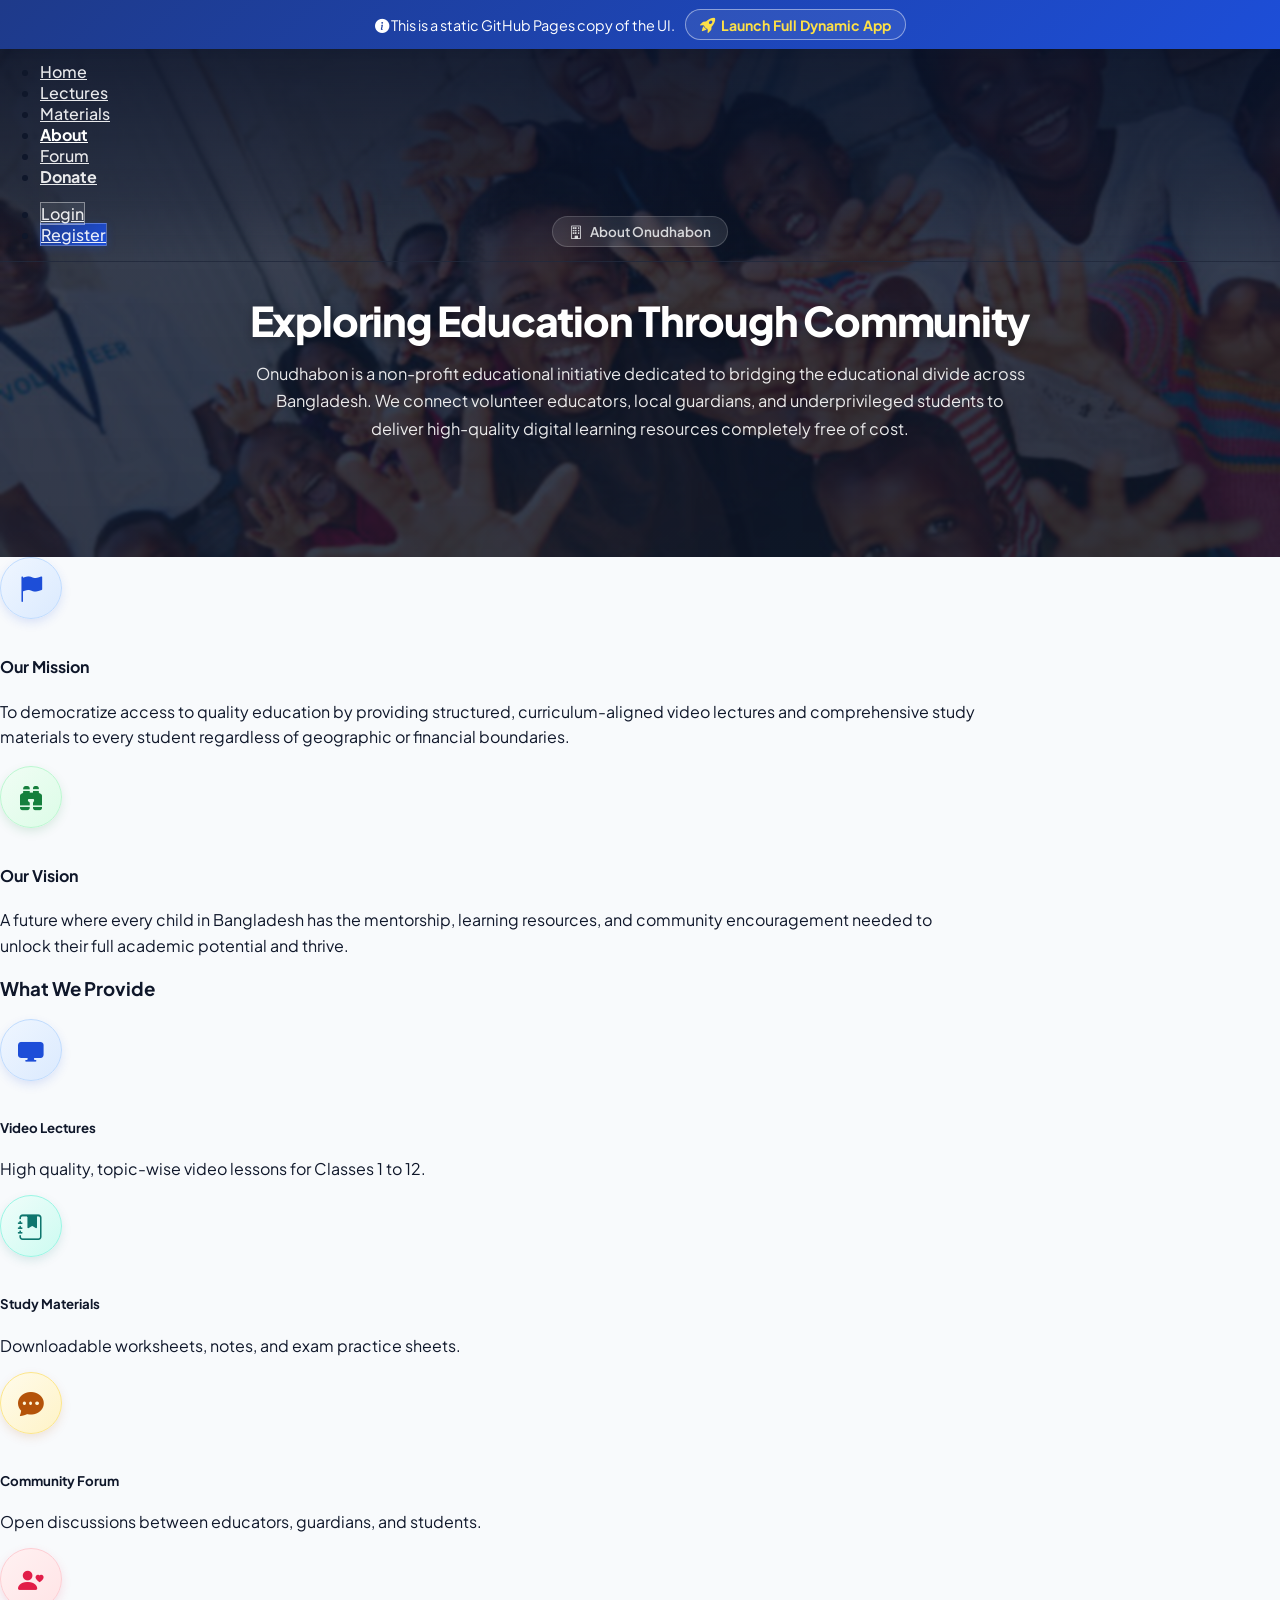
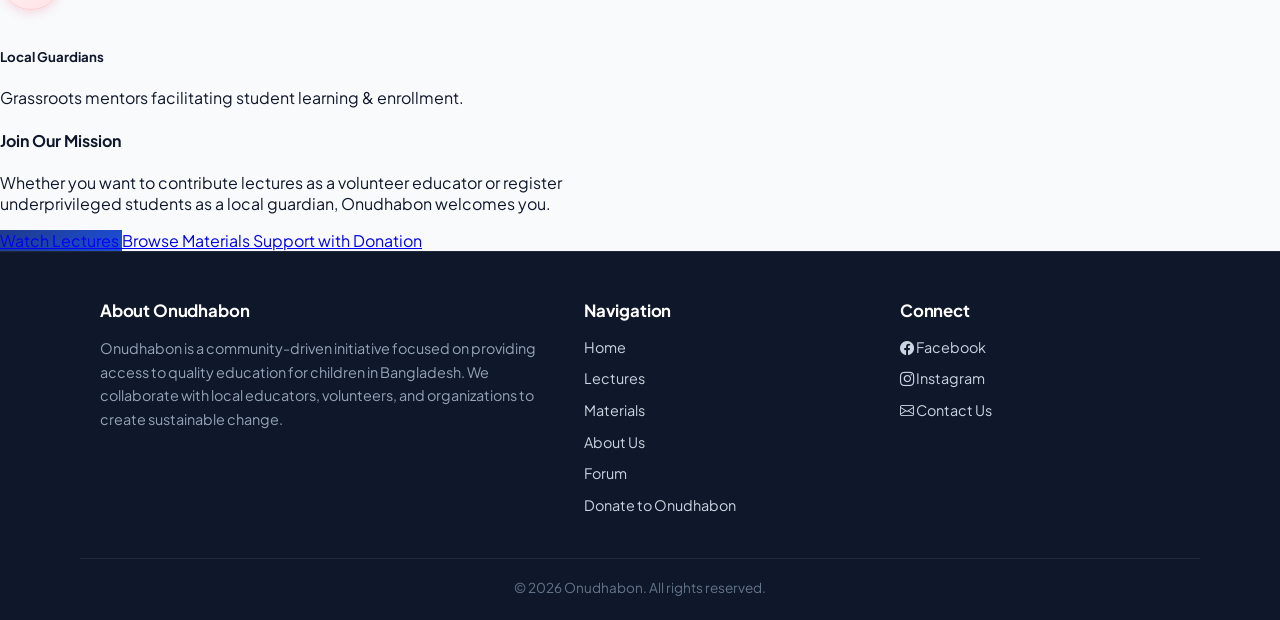
==== commit f647e11d: "Static Page V2" ====
--- a/docs/about.html
+++ b/docs/about.html
@@ -3,144 +3,166 @@
 <head>
     <meta charset="utf-8" />
     <meta name="viewport" content="width=device-width, initial-scale=1.0" />
-    <title>About - Onudhabon | SD 3.2 Project</title>
+    <title>About Us - Onudhabon</title>
     <link rel="icon" type="image/png" href="images/tab_logo.png" />
-    <link rel="preconnect" href="https://fonts.googleapis.com" />
-    <link rel="preconnect" href="https://fonts.gstatic.com" crossorigin />
-    <link href="https://fonts.googleapis.com/css2?family=Plus+Jakarta+Sans:wght@400;500;600;700;800&display=swap" rel="stylesheet" />
+    <link rel="shortcut icon" type="image/png" href="images/tab_logo.png" />
+    <link rel="apple-touch-icon" href="images/tab_logo.png" />
+    <script type="importmap"></script>
+    <link rel="preconnect" href="https://fonts.googleapis.com">
+    <link rel="preconnect" href="https://fonts.gstatic.com" crossorigin>
+    <link href="https://fonts.googleapis.com/css2?family=Plus+Jakarta+Sans:wght@400;500;600;700;800&display=swap" rel="stylesheet">
     <link rel="stylesheet" href="https://cdn.jsdelivr.net/npm/bootstrap-icons@1.11.3/font/bootstrap-icons.min.css" />
     <link rel="stylesheet" href="css/site.css" />
     <link rel="stylesheet" href="css/docs-override.css" />
 </head>
-<body class="d-flex flex-column min-vh-100 has-hero about-page">
-
-    <div class="ghpages-notice">
+<body class="d-flex flex-column min-vh-100 has-hero">
+
+    <!-- GitHub Pages banner -->
+    <div class="ghpages-banner">
         <i class="bi bi-info-circle-fill me-1"></i>
-        Static UI showcase.
-        <a class="ghpages-notice-link" href="https://onudhabon-sd-3-2.onrender.com/" target="_blank" rel="noopener noreferrer">
+        This is a static GitHub Pages copy of the UI.
+        <a href="https://onudhabon-sd-3-2.onrender.com/" target="_blank" rel="noopener noreferrer">
             <i class="bi bi-rocket-takeoff-fill"></i> Launch Full Dynamic App
         </a>
     </div>
 
-    <nav class="static-page-nav" aria-label="Showcase navigation">
-        <a href="index.html">Home</a>
-        <a href="about.html" class="active">About</a>
-        <a href="lectures.html">Lectures</a>
-        <a href="materials.html">Materials</a>
-        <a href="donate.html">Donate</a>
-        <a href="https://onudhabon-sd-3-2.onrender.com/" target="_blank" rel="noopener noreferrer"><i class="bi bi-box-arrow-up-right"></i> Live App</a>
-    </nav>
-
-    <!-- Hero -->
-    <section class="about-hero">
-        <div class="about-hero-overlay"></div>
-        <div class="about-hero-content">
-            <div class="about-hero-badge">
-                <i class="bi bi-building"></i>
-                <span>About Onudhabon</span>
-            </div>
-            <h1>Exploring Education Through Community</h1>
-            <p>Onudhabon is a non-profit educational initiative dedicated to bridging the educational divide across Bangladesh. We connect volunteer educators, local guardians, and underprivileged students to deliver high-quality digital learning resources completely free of cost.</p>
-            <a class="hero-cta" href="https://onudhabon-sd-3-2.onrender.com/" target="_blank" rel="noopener noreferrer">
-                <i class="bi bi-rocket-takeoff-fill"></i> Launch Full App
-            </a>
+    <header class="site-header header-transparent" id="siteHeader">
+        <nav class="navbar navbar-expand-lg navbar-dark main-navbar">
+            <div class="container-fluid px-lg-4 px-3">
+                <a class="navbar-brand d-flex align-items-center me-lg-4 me-2" href="index.html">
+                    <img src="images/navbar_logo.png" alt="Onudhabon" class="navbar-logo-default" style="height: 38px; width: auto;" />
+                    <img src="images/navbar_logo_scrolled.png" alt="Onudhabon" class="navbar-logo-scrolled" style="height: 38px; width: auto;" />
+                </a>
+                <button class="navbar-toggler border-0 text-white shadow-none px-2 py-1" type="button" data-bs-toggle="collapse" data-bs-target="#navbarSupportedContent" aria-controls="navbarSupportedContent" aria-expanded="false" aria-label="Toggle navigation">
+                    <span class="navbar-toggler-icon"></span>
+                </button>
+                <div class="navbar-collapse collapse d-lg-inline-flex justify-content-between" id="navbarSupportedContent">
+                    <ul class="navbar-nav flex-grow-1 align-items-lg-center">
+                        <li class="nav-item"><a class="nav-link" href="index.html">Home</a></li>
+                        <li class="nav-item"><a class="nav-link" href="lectures.html">Lectures</a></li>
+                        <li class="nav-item"><a class="nav-link" href="materials.html">Materials</a></li>
+                        <li class="nav-item"><a class="nav-link active" href="about.html">About</a></li>
+                        <li class="nav-item"><a class="nav-link" href="https://onudhabon-sd-3-2.onrender.com/Forum" target="_blank" rel="noopener noreferrer">Forum</a></li>
+                        <li class="nav-item"><a class="nav-link nav-donate-link" href="donate.html"><i class="bi bi-shield-heart me-1 text-warning"></i> Donate</a></li>
+                    </ul>
+                    <ul class="navbar-nav align-items-lg-center mt-3 mt-lg-0 gap-2">
+                        <li class="nav-item"><a class="nav-link btn-nav-login btn-sm px-3.5 py-1 rounded-pill" href="login.html">Login</a></li>
+                        <li class="nav-item"><a class="nav-link btn-nav-register btn-sm px-3.5 py-1 fw-semibold rounded-pill" href="register.html">Register</a></li>
+                    </ul>
+                </div>
+            </div>
+        </nav>
+    </header>
+
+    <main role="main" class="flex-grow-1">
+        <!-- EXACT copy of Views/Home/About.cshtml body -->
+        <div class="about-page">
+            <!-- Hero Section with Background Image -->
+            <section class="about-hero">
+                <div class="about-hero-overlay"></div>
+                <div class="about-hero-content">
+                    <div class="about-hero-badge">
+                        <i class="bi bi-building"></i>
+                        <span>About Onudhabon</span>
+                    </div>
+                    <h1>Exploring Education Through Community</h1>
+                    <p>
+                        Onudhabon is a non-profit educational initiative dedicated to bridging the educational divide across Bangladesh.
+                        We connect volunteer educators, local guardians, and underprivileged students to deliver high-quality digital learning resources completely free of cost.
+                    </p>
+                </div>
+            </section>
+
+            <!-- Main Content Container -->
+            <div class="container py-5" style="max-width: 980px;">
+                <!-- Mission & Vision Row -->
+                <div class="row g-4 mb-4">
+                    <div class="col-md-6">
+                        <div class="card h-100 border-0 shadow-sm rounded-4 p-4 bg-white about-feature-card">
+                            <div class="about-icon-badge badge-blue">
+                                <i class="bi bi-flag-fill"></i>
+                            </div>
+                            <h4 class="fw-bold text-dark mb-2">Our Mission</h4>
+                            <p class="text-secondary mb-0" style="line-height: 1.6;">
+                                To democratize access to quality education by providing structured, curriculum-aligned video lectures and comprehensive study materials to every student regardless of geographic or financial boundaries.
+                            </p>
+                        </div>
+                    </div>
+                    <div class="col-md-6">
+                        <div class="card h-100 border-0 shadow-sm rounded-4 p-4 bg-white about-feature-card">
+                            <div class="about-icon-badge badge-green">
+                                <i class="bi bi-binoculars-fill"></i>
+                            </div>
+                            <h4 class="fw-bold text-dark mb-2">Our Vision</h4>
+                            <p class="text-secondary mb-0" style="line-height: 1.6;">
+                                A future where every child in Bangladesh has the mentorship, learning resources, and community encouragement needed to unlock their full academic potential and thrive.
+                            </p>
+                        </div>
+                    </div>
+                </div>
+
+                <!-- Core Pillars -->
+                <div class="card border-0 shadow-sm rounded-4 p-4 p-md-5 bg-white mb-4">
+                    <h3 class="fw-bold text-dark mb-4 text-center">What We Provide</h3>
+                    <div class="row g-4">
+                        <div class="col-md-6 col-lg-3 text-center about-feature-card">
+                            <div class="about-icon-badge badge-blue">
+                                <i class="bi bi-display-fill"></i>
+                            </div>
+                            <h5 class="fw-bold text-dark mb-2">Video Lectures</h5>
+                            <p class="text-muted small mb-0">High quality, topic-wise video lessons for Classes 1 to 12.</p>
+                        </div>
+                        <div class="col-md-6 col-lg-3 text-center about-feature-card">
+                            <div class="about-icon-badge badge-teal">
+                                <i class="bi bi-journal-bookmark-fill"></i>
+                            </div>
+                            <h5 class="fw-bold text-dark mb-2">Study Materials</h5>
+                            <p class="text-muted small mb-0">Downloadable worksheets, notes, and exam practice sheets.</p>
+                        </div>
+                        <div class="col-md-6 col-lg-3 text-center about-feature-card">
+                            <div class="about-icon-badge badge-amber">
+                                <i class="bi bi-chat-dots-fill"></i>
+                            </div>
+                            <h5 class="fw-bold text-dark mb-2">Community Forum</h5>
+                            <p class="text-muted small mb-0">Open discussions between educators, guardians, and students.</p>
+                        </div>
+                        <div class="col-md-6 col-lg-3 text-center about-feature-card">
+                            <div class="about-icon-badge badge-rose">
+                                <i class="bi bi-person-heart"></i>
+                            </div>
+                            <h5 class="fw-bold text-dark mb-2">Local Guardians</h5>
+                            <p class="text-muted small mb-0">Grassroots mentors facilitating student learning &amp; enrollment.</p>
+                        </div>
+                    </div>
+                </div>
+
+                <!-- Quick Action / Get Involved -->
+                <div class="card border-0 shadow-sm rounded-4 p-4 p-md-5 text-center bg-white">
+                    <h4 class="fw-bold text-dark mb-2">Join Our Mission</h4>
+                    <p class="text-muted mb-4 mx-auto" style="max-width: 600px;">
+                        Whether you want to contribute lectures as a volunteer educator or register underprivileged students as a local guardian, Onudhabon welcomes you.
+                    </p>
+                    <div class="d-flex justify-content-center gap-3 flex-wrap">
+                        <a href="lectures.html" class="btn btn-primary rounded-pill px-4 py-2" style="background: linear-gradient(135deg, #1e3a8a 0%, #1d4ed8 100%); border: none;">
+                            Watch Lectures
+                        </a>
+                        <a href="materials.html" class="btn btn-outline-primary rounded-pill px-4 py-2">
+                            Browse Materials
+                        </a>
+                        <a href="donate.html" class="btn btn-outline-secondary rounded-pill px-4 py-2">
+                            Support with Donation
+                        </a>
+                    </div>
+                </div>
+            </div>
         </div>
-    </section>
-
-    <!-- Mission & Vision -->
-    <div class="container py-5" style="max-width: 980px;">
-        <div class="row g-4 mb-4">
-            <div class="col-md-6">
-                <div class="card h-100 border-0 shadow-sm rounded-4 p-4 bg-white about-feature-card">
-                    <div class="about-icon-badge badge-blue"><i class="bi bi-flag-fill"></i></div>
-                    <h4 class="fw-bold text-dark mb-2">Our Mission</h4>
-                    <p class="text-secondary mb-0" style="line-height: 1.6;">To democratize access to quality education by providing structured, curriculum-aligned video lectures and comprehensive study materials to every student regardless of geographic or financial boundaries.</p>
-                </div>
-            </div>
-            <div class="col-md-6">
-                <div class="card h-100 border-0 shadow-sm rounded-4 p-4 bg-white about-feature-card">
-                    <div class="about-icon-badge badge-green"><i class="bi bi-binoculars-fill"></i></div>
-                    <h4 class="fw-bold text-dark mb-2">Our Vision</h4>
-                    <p class="text-secondary mb-0" style="line-height: 1.6;">A future where every child in Bangladesh has the mentorship, learning resources, and community encouragement needed to unlock their full academic potential and thrive.</p>
-                </div>
-            </div>
-        </div>
-
-        <!-- Core Pillars -->
-        <div class="card border-0 shadow-sm rounded-4 p-4 p-md-5 bg-white mb-4">
-            <h3 class="fw-bold text-dark mb-4 text-center">What We Provide</h3>
-            <div class="row g-4">
-                <div class="col-md-6 col-lg-3 text-center about-feature-card">
-                    <div class="about-icon-badge badge-blue"><i class="bi bi-display-fill"></i></div>
-                    <h5 class="fw-bold text-dark mb-2">Video Lectures</h5>
-                    <p class="text-muted small mb-0">High quality, topic-wise video lessons for Classes 1 to 12.</p>
-                </div>
-                <div class="col-md-6 col-lg-3 text-center about-feature-card">
-                    <div class="about-icon-badge badge-teal"><i class="bi bi-journal-bookmark-fill"></i></div>
-                    <h5 class="fw-bold text-dark mb-2">Study Materials</h5>
-                    <p class="text-muted small mb-0">Downloadable worksheets, notes, and exam practice sheets.</p>
-                </div>
-                <div class="col-md-6 col-lg-3 text-center about-feature-card">
-                    <div class="about-icon-badge badge-amber"><i class="bi bi-chat-dots-fill"></i></div>
-                    <h5 class="fw-bold text-dark mb-2">Community Forum</h5>
-                    <p class="text-muted small mb-0">Open discussions between educators, guardians, and students.</p>
-                </div>
-                <div class="col-md-6 col-lg-3 text-center about-feature-card">
-                    <div class="about-icon-badge badge-rose"><i class="bi bi-person-heart"></i></div>
-                    <h5 class="fw-bold text-dark mb-2">Local Guardians</h5>
-                    <p class="text-muted small mb-0">Grassroots mentors facilitating student learning &amp; enrollment.</p>
-                </div>
-            </div>
-        </div>
-
-        <!-- User Roles -->
-        <div class="card border-0 shadow-sm rounded-4 p-4 p-md-5 bg-white mb-4">
-            <h3 class="fw-bold text-dark mb-4 text-center">Platform Roles</h3>
-            <div class="row g-4">
-                <div class="col-md-6 text-center about-feature-card">
-                    <div class="about-icon-badge badge-indigo"><i class="bi bi-shield-lock-fill"></i></div>
-                    <h5 class="fw-bold text-dark mb-2">System Admin</h5>
-                    <p class="text-muted small mb-0">Approves volunteers, moderates content, manages rankings.</p>
-                </div>
-                <div class="col-md-6 text-center about-feature-card">
-                    <div class="about-icon-badge badge-blue"><i class="bi bi-person-video3"></i></div>
-                    <h5 class="fw-bold text-dark mb-2">Educator</h5>
-                    <p class="text-muted small mb-0">Uploads lectures and study materials; competes on monthly leaderboard.</p>
-                </div>
-                <div class="col-md-6 text-center about-feature-card">
-                    <div class="about-icon-badge badge-teal"><i class="bi bi-people-fill"></i></div>
-                    <h5 class="fw-bold text-dark mb-2">Local Guardian</h5>
-                    <p class="text-muted small mb-0">Enrolls students, tracks progress, evaluates lectures.</p>
-                </div>
-                <div class="col-md-6 text-center about-feature-card">
-                    <div class="about-icon-badge badge-amber"><i class="bi bi-cash-coin"></i></div>
-                    <h5 class="fw-bold text-dark mb-2">Donor</h5>
-                    <p class="text-muted small mb-0">Contributes to the welfare pool via SSLCommerz secure payments.</p>
-                </div>
-            </div>
-        </div>
-
-        <!-- Join our mission -->
-        <div class="card border-0 shadow-sm rounded-4 p-4 p-md-5 text-center bg-white">
-            <h4 class="fw-bold text-dark mb-2">Join Our Mission</h4>
-            <p class="text-muted mb-4 mx-auto" style="max-width: 600px;">Whether you want to contribute lectures as a volunteer educator or register underprivileged students as a local guardian, Onudhabon welcomes you.</p>
-            <div class="d-flex justify-content-center gap-3 flex-wrap">
-                <a class="body-cta" href="https://onudhabon-sd-3-2.onrender.com/" target="_blank" rel="noopener noreferrer">
-                    <i class="bi bi-rocket-takeoff-fill"></i> Launch Full App
-                </a>
-                <a class="body-cta" style="background: linear-gradient(135deg, #d97706 0%, #fbbf24 100%);" href="donate.html">
-                    <i class="bi bi-shield-heart"></i> Support with Donation
-                </a>
-            </div>
-        </div>
-    </div>
-
-    <!-- Footer -->
+    </main>
+
     <footer class="site-footer mt-auto">
         <div class="footer-inner">
             <div class="footer-column about-column">
                 <h3>About Onudhabon</h3>
-                <p>Onudhabon is a community-driven initiative focused on providing access to quality education for children in Bangladesh.</p>
+                <p>Onudhabon is a community-driven initiative focused on providing access to quality education for children in Bangladesh. We collaborate with local educators, volunteers, and organizations to create sustainable change.</p>
             </div>
             <div class="footer-column navigation-column">
                 <h3>Navigation</h3>
@@ -149,20 +171,43 @@
                     <li><a href="lectures.html">Lectures</a></li>
                     <li><a href="materials.html">Materials</a></li>
                     <li><a href="about.html">About Us</a></li>
-                    <li><a href="donate.html">Donate</a></li>
-                    <li><a href="https://onudhabon-sd-3-2.onrender.com/" target="_blank" rel="noopener noreferrer">Live App <i class="bi bi-box-arrow-up-right"></i></a></li>
+                    <li><a href="https://onudhabon-sd-3-2.onrender.com/Forum" target="_blank" rel="noopener noreferrer">Forum</a></li>
+                    <li><a href="donate.html" class="fw-semibold text-primary"><i class="bi bi-shield-heart me-1 text-primary"></i> Donate to Onudhabon</a></li>
                 </ul>
             </div>
             <div class="footer-column connect-column">
-                <h3>Project Info</h3>
+                <h3>Connect</h3>
                 <ul>
-                    <li><i class="bi bi-github me-1"></i> <a href="https://github.com/abonty360/Onudhabon_SD_3.2" target="_blank" rel="noopener noreferrer">Source on GitHub</a></li>
-                    <li><i class="bi bi-cloud-arrow-up-fill me-1"></i> <a href="https://onudhabon-sd-3-2.onrender.com/" target="_blank" rel="noopener noreferrer">Live on Render</a></li>
-                    <li><i class="bi bi-mortarboard me-1"></i> SD 3.2 Lab Project</li>
+                    <li><a href="https://facebook.com" target="_blank" rel="noopener noreferrer"><i class="bi bi-facebook me-1"></i> Facebook</a></li>
+                    <li><a href="https://instagram.com" target="_blank" rel="noopener noreferrer"><i class="bi bi-instagram me-1"></i> Instagram</a></li>
+                    <li><a href="mailto:support@onudhabon.com"><i class="bi bi-envelope me-1"></i> Contact Us</a></li>
                 </ul>
             </div>
         </div>
-        <div class="footer-bottom">&copy; 2026 Onudhabon. Static UI showcase via GitHub Pages.</div>
+        <div class="footer-bottom">
+            &copy; 2026 Onudhabon. All rights reserved.
+        </div>
     </footer>
+
+    <script src="https://code.jquery.com/jquery-3.7.1.min.js"></script>
+    <script src="https://cdn.jsdelivr.net/npm/bootstrap@5.3.3/dist/js/bootstrap.bundle.min.js"></script>
+    <script src="js/site.js"></script>
+    <script>
+        (function () {
+            const siteHeader = document.getElementById('siteHeader');
+            if (!siteHeader) return;
+            function checkScroll() {
+                const scrollPos = window.pageYOffset || document.documentElement.scrollTop || document.body.scrollTop || 0;
+                if (scrollPos > 15) siteHeader.classList.add('header-scrolled');
+                else siteHeader.classList.remove('header-scrolled');
+            }
+            window.addEventListener('scroll', checkScroll, { passive: true });
+            document.addEventListener('scroll', checkScroll, { passive: true });
+            window.addEventListener('resize', checkScroll, { passive: true });
+            window.addEventListener('load', checkScroll);
+            if (document.readyState === 'loading') document.addEventListener('DOMContentLoaded', checkScroll);
+            else checkScroll();
+        })();
+    </script>
 </body>
-</html>
+</html>
--- a/docs/css/docs-override.css
+++ b/docs/css/docs-override.css
@@ -1,14 +1,12 @@
 /* =========================================
-   GitHub Pages Static Showcase - Path Overrides
-   =========================================
-   The original site.css uses absolute paths like /images/home.jpeg.
-   On GitHub Pages these would break because the project is hosted at
-   https://<username>.github.io/<repo>/, so we override the key
-   background images and any other root-slashed references to use
-   relative paths instead.
+   GitHub Pages Overrides — ONLY two things:
+   1. Repoint absolute background-image URLs to relative paths
+   2. Style the small top banner linking to the live Render app
+   All other styling is left exactly as-is from site.css / login.css
 ========================================= */
 
-/* Hero background overrides */
+/* Hero background image path fixes (site.css uses /images/... absolute paths
+   which would break on https://<user>.github.io/<repo>/). */
 .home-hero,
 .lecture-hero {
     background-image: url('../images/home.jpeg') !important;
@@ -30,19 +28,20 @@
     background-image: url('../images/materials.jpeg') !important;
 }
 
-/* Static Showcase Banner (Notice at top of every static page) */
-.ghpages-notice {
+/* ----- Small banner (the ONLY added UI element) ----- */
+.ghpages-banner {
     position: relative;
     z-index: 1100;
     background: linear-gradient(135deg, #1e3a8a 0%, #1d4ed8 100%);
     color: #ffffff;
-    padding: 10px 20px;
+    padding: 9px 18px;
     text-align: center;
-    font-size: 0.92rem;
+    font-size: 0.9rem;
     box-shadow: 0 2px 8px rgba(15, 23, 42, 0.15);
+    font-family: "Plus Jakarta Sans", -apple-system, BlinkMacSystemFont, "Segoe UI", Roboto, sans-serif;
 }
 
-.ghpages-notice .ghpages-notice-link {
+.ghpages-banner a {
     color: #fde047 !important;
     font-weight: 700;
     text-decoration: none;
@@ -50,14 +49,15 @@
     display: inline-flex;
     align-items: center;
     gap: 6px;
-    padding: 6px 16px;
+    padding: 5px 14px;
     border-radius: 999px;
     border: 1.5px solid rgba(255, 255, 255, 0.45);
     transition: all 0.2s ease;
     background: rgba(255, 255, 255, 0.08);
+    font-size: 0.88rem;
 }
 
-.ghpages-notice .ghpages-notice-link:hover {
+.ghpages-banner a:hover {
     background: #fde047;
     color: #1e3a8a !important;
     border-color: #fde047;
@@ -65,311 +65,17 @@
     transform: translateY(-1px);
 }
 
-.ghpages-notice .ghpages-notice-link i {
-    font-size: 1rem;
+.ghpages-banner a i {
+    font-size: 0.95rem;
 }
 
-/* Hero CTA Button */
-.hero-cta {
-    display: inline-flex;
-    align-items: center;
-    justify-content: center;
-    gap: 10px;
-    padding: 14px 32px;
-    margin-top: 22px;
-    background: linear-gradient(135deg, #fde047 0%, #fbbf24 100%);
-    color: #0f172a !important;
-    font-size: 1.05rem;
-    font-weight: 700;
-    text-decoration: none;
-    border-radius: 999px;
-    box-shadow: 0 8px 24px rgba(251, 191, 36, 0.45), 0 4px 12px rgba(15, 23, 42, 0.25);
-    transition: all 0.25s cubic-bezier(0.16, 1, 0.3, 1);
-    border: 2px solid rgba(255, 255, 255, 0.25);
-}
-
-.hero-cta:hover {
-    transform: translateY(-2px) scale(1.02);
-    box-shadow: 0 12px 32px rgba(251, 191, 36, 0.6), 0 6px 16px rgba(15, 23, 42, 0.3);
-    color: #0f172a !important;
-    text-decoration: none;
-}
-
-.hero-cta i {
-    font-size: 1.2rem;
-    transition: transform 0.2s ease;
-}
-
-.hero-cta:hover i {
-    transform: translateX(4px);
-}
-
-/* Subtle CTA on body pages */
-.body-cta {
-    background: linear-gradient(135deg, #1e3a8a 0%, #1d4ed8 100%);
-    color: #ffffff !important;
-    padding: 10px 22px;
-    border-radius: 999px;
-    font-weight: 600;
-    text-decoration: none;
-    display: inline-flex;
-    align-items: center;
-    gap: 8px;
-    transition: all 0.2s ease;
-    box-shadow: 0 4px 12px rgba(29, 78, 216, 0.3);
-}
-
-.body-cta:hover {
-    color: #ffffff !important;
-    text-decoration: none;
-    transform: translateY(-1px);
-    box-shadow: 0 6px 16px rgba(29, 78, 216, 0.45);
-}
-
-/* Page nav (top-of-page simple nav for static site) */
-.static-page-nav {
-    display: flex;
-    flex-wrap: wrap;
-    justify-content: center;
-    gap: 8px 14px;
-    padding: 14px 16px;
-    background: #ffffff;
-    border-bottom: 1px solid #e2e8f0;
-    text-align: center;
-}
-
-.static-page-nav a {
-    color: #1e293b;
-    font-weight: 600;
-    text-decoration: none;
-    font-size: 0.92rem;
-    padding: 6px 12px;
-    border-radius: 8px;
-    transition: all 0.2s ease;
-}
-
-.static-page-nav a:hover {
-    background: #f1f5f9;
-    color: #1d4ed8;
-}
-
-.static-page-nav a.active {
-    color: #1d4ed8;
-    background: #eff6ff;
-}
-
-/* Static showcase features cards */
-.showcase-features {
-    max-width: 1100px;
-    margin: 60px auto;
-    padding: 0 20px;
-}
-
-.showcase-features .section-header {
-    text-align: center;
-    justify-content: center;
-    margin-bottom: 32px;
-}
-
-.showcase-features .section-header h2 {
-    font-size: clamp(1.6rem, 2.4vw, 2.1rem);
-    font-weight: 800;
-    color: #1f2937;
-}
-
-.showcase-features .section-header p {
-    color: #64748b;
-    margin-top: 8px;
-    font-size: 1rem;
-}
-
-.features-grid {
-    display: grid;
-    grid-template-columns: repeat(auto-fit, minmax(240px, 1fr));
-    gap: 18px;
-}
-
-.feature-card {
-    background: #ffffff;
-    border: 1px solid #e2e8f0;
-    border-radius: 16px;
-    padding: 28px 22px;
-    text-align: center;
-    transition: all 0.3s cubic-bezier(0.16, 1, 0.3, 1);
-}
-
-.feature-card:hover {
-    transform: translateY(-5px);
-    box-shadow: 0 12px 30px -8px rgba(15, 23, 42, 0.12);
-    border-color: #bfdbfe;
-}
-
-.feature-card .feature-icon {
-    width: 64px;
-    height: 64px;
-    border-radius: 50%;
-    display: inline-flex;
-    align-items: center;
-    justify-content: center;
-    font-size: 1.7rem;
-    margin-bottom: 16px;
-}
-
-.feature-card h3 {
-    margin: 0 0 8px;
-    font-size: 1.1rem;
-    font-weight: 700;
-    color: #0f172a;
-}
-
-.feature-card p {
-    margin: 0;
-    color: #64748b;
-    font-size: 0.92rem;
-    line-height: 1.55;
-}
-
-/* Big CTA section near bottom of pages */
-.big-cta {
-    margin: 60px auto;
-    max-width: 980px;
-    padding: 48px 28px;
-    background: linear-gradient(135deg, #0b1329 0%, #1e3a8a 100%);
-    border-radius: 24px;
-    text-align: center;
-    color: #ffffff;
-    box-shadow: 0 16px 40px -12px rgba(15, 23, 42, 0.35);
-}
-
-.big-cta h2 {
-    margin: 0 0 14px;
-    font-size: clamp(1.6rem, 2.4vw, 2.2rem);
-    font-weight: 800;
-    color: #ffffff;
-}
-
-.big-cta p {
-    margin: 0 auto 28px;
-    max-width: 660px;
-    color: rgba(255, 255, 255, 0.88);
-    font-size: 1.02rem;
-    line-height: 1.6;
-}
-
-.big-cta .big-cta-btn {
-    display: inline-flex;
-    align-items: center;
-    gap: 10px;
-    background: linear-gradient(135deg, #fde047 0%, #fbbf24 100%);
-    color: #0f172a !important;
-    padding: 16px 36px;
-    font-size: 1.08rem;
-    font-weight: 700;
-    border-radius: 999px;
-    text-decoration: none;
-    box-shadow: 0 10px 28px rgba(251, 191, 36, 0.45);
-    transition: all 0.25s ease;
-    border: 2px solid rgba(255, 255, 255, 0.2);
-}
-
-.big-cta .big-cta-btn:hover {
-    transform: translateY(-3px) scale(1.02);
-    box-shadow: 0 14px 36px rgba(251, 191, 36, 0.6);
-    color: #0f172a !important;
-    text-decoration: none;
-}
-
-.big-cta .small-note {
-    margin-top: 18px;
-    display: block;
-    font-size: 0.86rem;
-    color: rgba(255, 255, 255, 0.7);
-}
-
-/* Showcase preview tiles */
-.preview-tile {
-    background: #ffffff;
-    border: 1px solid #e2e8f0;
-    border-radius: 14px;
-    overflow: hidden;
-    box-shadow: 0 4px 16px -4px rgba(15, 23, 42, 0.08);
-    transition: all 0.25s ease;
-    display: block;
-    color: inherit;
-    text-decoration: none;
-}
-
-.preview-tile:hover {
-    transform: translateY(-4px);
-    box-shadow: 0 16px 36px -8px rgba(15, 23, 42, 0.15);
-    color: inherit;
-    text-decoration: none;
-    border-color: #bfdbfe;
-}
-
-.preview-tile-img {
-    height: 170px;
-    background-size: cover;
-    background-position: center;
-    background-color: #1e293b;
-    position: relative;
-}
-
-.preview-tile-img::after {
-    content: '';
-    position: absolute;
-    inset: 0;
-    background: linear-gradient(180deg, transparent 50%, rgba(15, 23, 42, 0.5) 100%);
-}
-
-.preview-tile-body {
-    padding: 18px 18px 20px;
-}
-
-.preview-tile-body h3 {
-    margin: 0 0 6px;
-    font-size: 1.05rem;
-    font-weight: 700;
-    color: #0f172a;
-}
-
-.preview-tile-body p {
-    margin: 0 0 10px;
-    color: #64748b;
-    font-size: 0.9rem;
-    line-height: 1.5;
-}
-
-.preview-tile-body .preview-link {
-    font-size: 0.85rem;
-    font-weight: 700;
-    color: #1d4ed8;
-    display: inline-flex;
-    align-items: center;
-    gap: 6px;
-}
-
-.preview-tile-body .preview-link i {
-    transition: transform 0.2s ease;
-}
-
-.preview-tile:hover .preview-link i {
-    transform: translateX(4px);
-}
-
-/* Responsive */
 @media (max-width: 600px) {
-    .ghpages-notice {
-        font-size: 0.82rem;
-        padding: 10px 14px;
+    .ghpages-banner {
+        font-size: 0.78rem;
+        padding: 8px 12px;
     }
-
-    .hero-cta {
-        font-size: 0.95rem;
-        padding: 12px 24px;
-    }
-
-    .big-cta {
-        padding: 36px 20px;
+    .ghpages-banner a {
+        padding: 4px 10px;
+        font-size: 0.78rem;
     }
 }
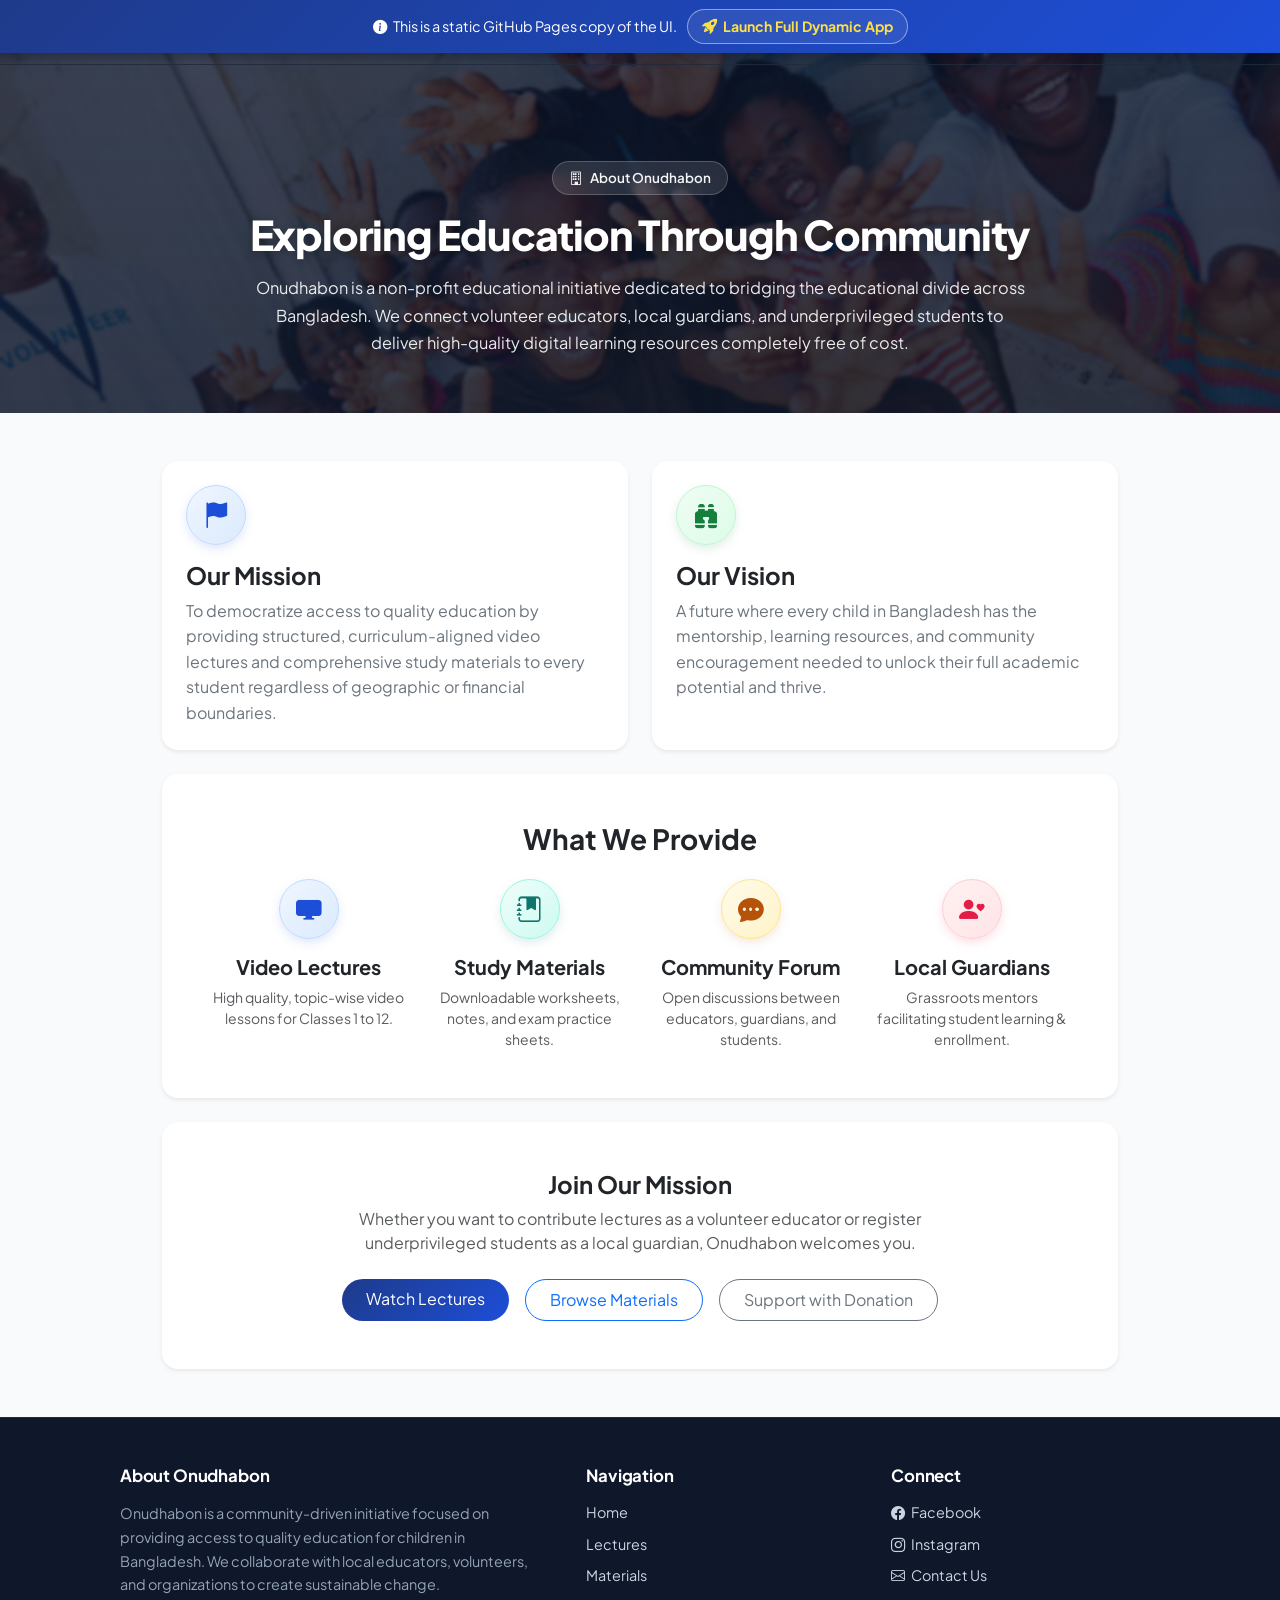
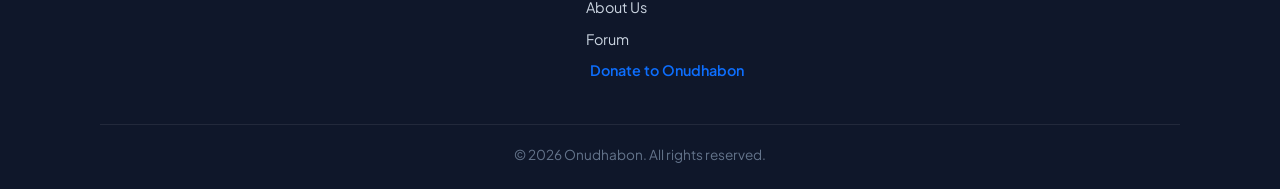
==== commit 2f7c0953: "Static Page V3" ====
--- a/docs/about.html
+++ b/docs/about.html
@@ -11,6 +11,7 @@
     <link rel="preconnect" href="https://fonts.googleapis.com">
     <link rel="preconnect" href="https://fonts.gstatic.com" crossorigin>
     <link href="https://fonts.googleapis.com/css2?family=Plus+Jakarta+Sans:wght@400;500;600;700;800&display=swap" rel="stylesheet">
+    <link rel="stylesheet" href="https://cdn.jsdelivr.net/npm/bootstrap@5.3.3/dist/css/bootstrap.min.css" />
     <link rel="stylesheet" href="https://cdn.jsdelivr.net/npm/bootstrap-icons@1.11.3/font/bootstrap-icons.min.css" />
     <link rel="stylesheet" href="css/site.css" />
     <link rel="stylesheet" href="css/docs-override.css" />
@@ -42,7 +43,7 @@
                         <li class="nav-item"><a class="nav-link" href="lectures.html">Lectures</a></li>
                         <li class="nav-item"><a class="nav-link" href="materials.html">Materials</a></li>
                         <li class="nav-item"><a class="nav-link active" href="about.html">About</a></li>
-                        <li class="nav-item"><a class="nav-link" href="https://onudhabon-sd-3-2.onrender.com/Forum" target="_blank" rel="noopener noreferrer">Forum</a></li>
+                        <li class="nav-item"><a class="nav-link" href="forum.html">Forum</a></li>
                         <li class="nav-item"><a class="nav-link nav-donate-link" href="donate.html"><i class="bi bi-shield-heart me-1 text-warning"></i> Donate</a></li>
                     </ul>
                     <ul class="navbar-nav align-items-lg-center mt-3 mt-lg-0 gap-2">
@@ -171,7 +172,7 @@
                     <li><a href="lectures.html">Lectures</a></li>
                     <li><a href="materials.html">Materials</a></li>
                     <li><a href="about.html">About Us</a></li>
-                    <li><a href="https://onudhabon-sd-3-2.onrender.com/Forum" target="_blank" rel="noopener noreferrer">Forum</a></li>
+                    <li><a href="forum.html">Forum</a></li>
                     <li><a href="donate.html" class="fw-semibold text-primary"><i class="bi bi-shield-heart me-1 text-primary"></i> Donate to Onudhabon</a></li>
                 </ul>
             </div>
--- a/docs/css/docs-override.css
+++ b/docs/css/docs-override.css
@@ -79,3 +79,75 @@
         font-size: 0.78rem;
     }
 }
+
+/* ----- Static-site warning alert (login + register pages) -----
+   Replaces the empty TempData slot from the original Razor view.
+   Tells users the form is a UI-only copy and points them to the live app. */
+.static-warning-alert {
+    display: flex;
+    align-items: flex-start;
+    gap: 12px;
+    margin: 18px 26px 6px;
+    padding: 14px 16px;
+    background: linear-gradient(135deg, #fffbeb 0%, #fef3c7 100%);
+    border: 1px solid #fcd34d;
+    border-left: 4px solid #f59e0b;
+    border-radius: 12px;
+    color: #78350f;
+    font-family: "Plus Jakarta Sans", -apple-system, BlinkMacSystemFont, "Segoe UI", Roboto, sans-serif;
+    box-shadow: 0 2px 6px rgba(245, 158, 11, 0.12);
+}
+
+.static-warning-icon {
+    flex-shrink: 0;
+    width: 28px;
+    height: 28px;
+    display: inline-flex;
+    align-items: center;
+    justify-content: center;
+    background: #f59e0b;
+    color: #ffffff;
+    border-radius: 50%;
+    font-size: 1rem;
+}
+
+.static-warning-body {
+    font-size: 0.9rem;
+    line-height: 1.5;
+}
+
+.static-warning-body strong {
+    display: block;
+    font-size: 0.98rem;
+    margin-bottom: 2px;
+    color: #92400e;
+}
+
+.static-warning-link {
+    display: inline-flex;
+    align-items: center;
+    gap: 4px;
+    margin-top: 6px;
+    color: #1d4ed8 !important;
+    font-weight: 600;
+    text-decoration: none;
+    font-size: 0.88rem;
+}
+
+.static-warning-link:hover {
+    color: #1e3a8a !important;
+    text-decoration: underline;
+}
+
+@media (max-width: 600px) {
+    .static-warning-alert {
+        margin: 14px 16px 4px;
+        padding: 12px;
+    }
+    .static-warning-body {
+        font-size: 0.85rem;
+    }
+    .static-warning-body strong {
+        font-size: 0.92rem;
+    }
+}
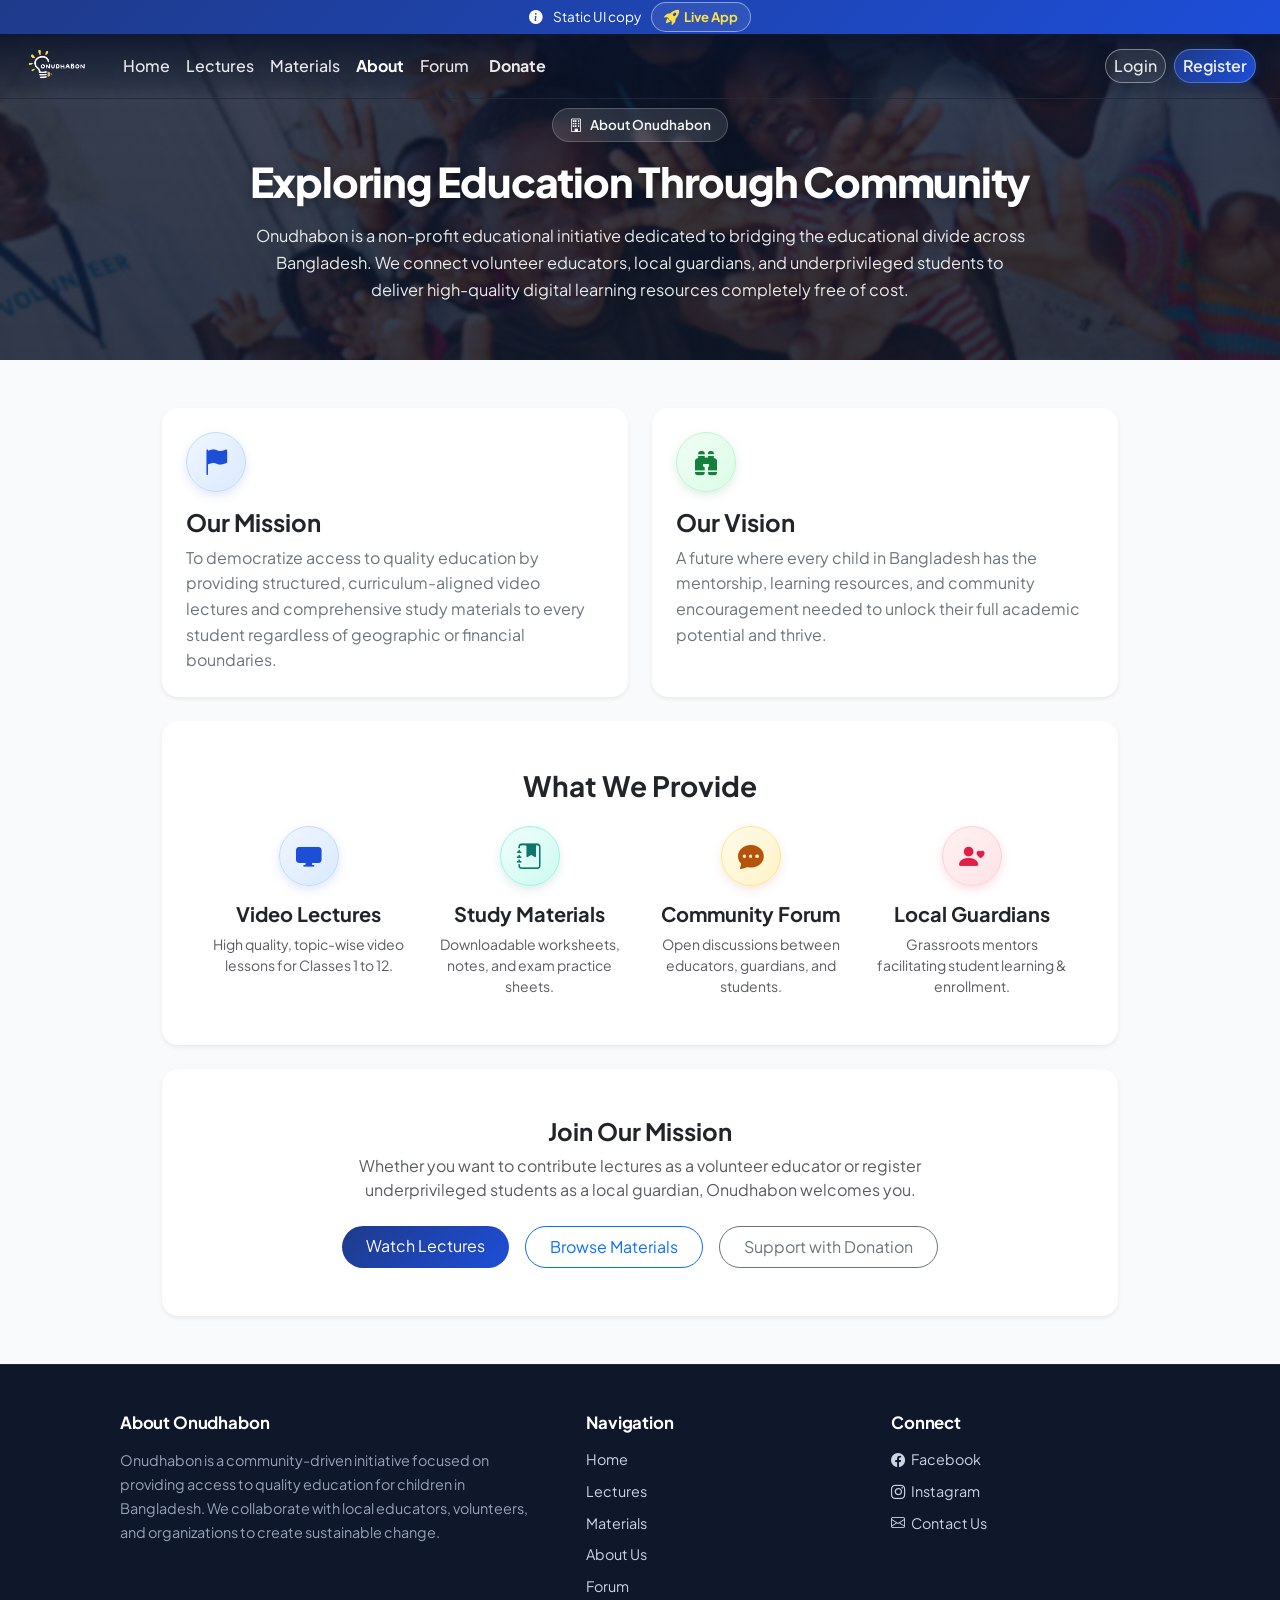
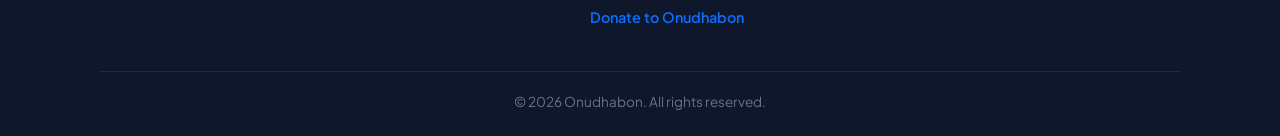
==== commit 5a3860ff: "Final Static UI" ====
--- a/docs/about.html
+++ b/docs/about.html
@@ -20,10 +20,10 @@
 
     <!-- GitHub Pages banner -->
     <div class="ghpages-banner">
-        <i class="bi bi-info-circle-fill me-1"></i>
-        This is a static GitHub Pages copy of the UI.
+        <i class="bi bi-info-circle-fill"></i>
+        Static UI copy
         <a href="https://onudhabon-sd-3-2.onrender.com/" target="_blank" rel="noopener noreferrer">
-            <i class="bi bi-rocket-takeoff-fill"></i> Launch Full Dynamic App
+            <i class="bi bi-rocket-takeoff-fill"></i> Live App
         </a>
     </div>
 
--- a/docs/css/docs-override.css
+++ b/docs/css/docs-override.css
@@ -28,33 +28,60 @@
     background-image: url('../images/materials.jpeg') !important;
 }
 
-/* ----- Small banner (the ONLY added UI element) ----- */
+/* ----- Small banner (the ONLY added UI element) -----
+   Banner is fixed at top: 0. Navbar sits below it. Both never overlap
+   because the banner is constrained to a single short line and the
+   navbar's `top` value matches the banner's exact rendered height. */
 .ghpages-banner {
-    position: relative;
-    z-index: 1100;
+    position: fixed;
+    top: 0;
+    left: 0;
+    right: 0;
+    z-index: 1040;
     background: linear-gradient(135deg, #1e3a8a 0%, #1d4ed8 100%);
     color: #ffffff;
-    padding: 9px 18px;
+    padding: 7px 14px;
     text-align: center;
-    font-size: 0.9rem;
+    font-size: 0.85rem;
     box-shadow: 0 2px 8px rgba(15, 23, 42, 0.15);
     font-family: "Plus Jakarta Sans", -apple-system, BlinkMacSystemFont, "Segoe UI", Roboto, sans-serif;
+    white-space: nowrap;
+    overflow: hidden;
+    text-overflow: ellipsis;
+    display: flex;
+    align-items: center;
+    justify-content: center;
+    gap: 10px;
+    height: 34px;
+    box-sizing: border-box;
+}
+
+/* Float the fixed navbar BELOW the fixed banner, with a higher z-index
+   so it stacks above the banner whenever they overlap visually. */
+.site-header {
+    z-index: 1100 !important;
+    top: 34px !important;
+}
+
+/* Banner is out-of-flow above fixed navbar. Push body content down so
+   non-hero pages aren't hidden behind the navbar. */
+body:not(.has-hero) main {
+    padding-top: calc(74px + 34px);
 }
 
 .ghpages-banner a {
     color: #fde047 !important;
     font-weight: 700;
     text-decoration: none;
-    margin-left: 8px;
     display: inline-flex;
     align-items: center;
-    gap: 6px;
-    padding: 5px 14px;
+    gap: 5px;
+    padding: 3px 12px;
     border-radius: 999px;
     border: 1.5px solid rgba(255, 255, 255, 0.45);
     transition: all 0.2s ease;
     background: rgba(255, 255, 255, 0.08);
-    font-size: 0.88rem;
+    font-size: 0.82rem;
 }
 
 .ghpages-banner a:hover {
@@ -71,12 +98,25 @@
 
 @media (max-width: 600px) {
     .ghpages-banner {
-        font-size: 0.78rem;
-        padding: 8px 12px;
+        font-size: 0.72rem;
+        padding: 5px 8px;
+        gap: 6px;
+        height: 28px;
     }
     .ghpages-banner a {
-        padding: 4px 10px;
+        padding: 2px 7px;
+        font-size: 0.7rem;
+        gap: 3px;
+        border-width: 1px;
+    }
+    .ghpages-banner a i {
         font-size: 0.78rem;
+    }
+    .site-header {
+        top: 28px !important;
+    }
+    body:not(.has-hero) main {
+        padding-top: calc(74px + 28px);
     }
 }
 
